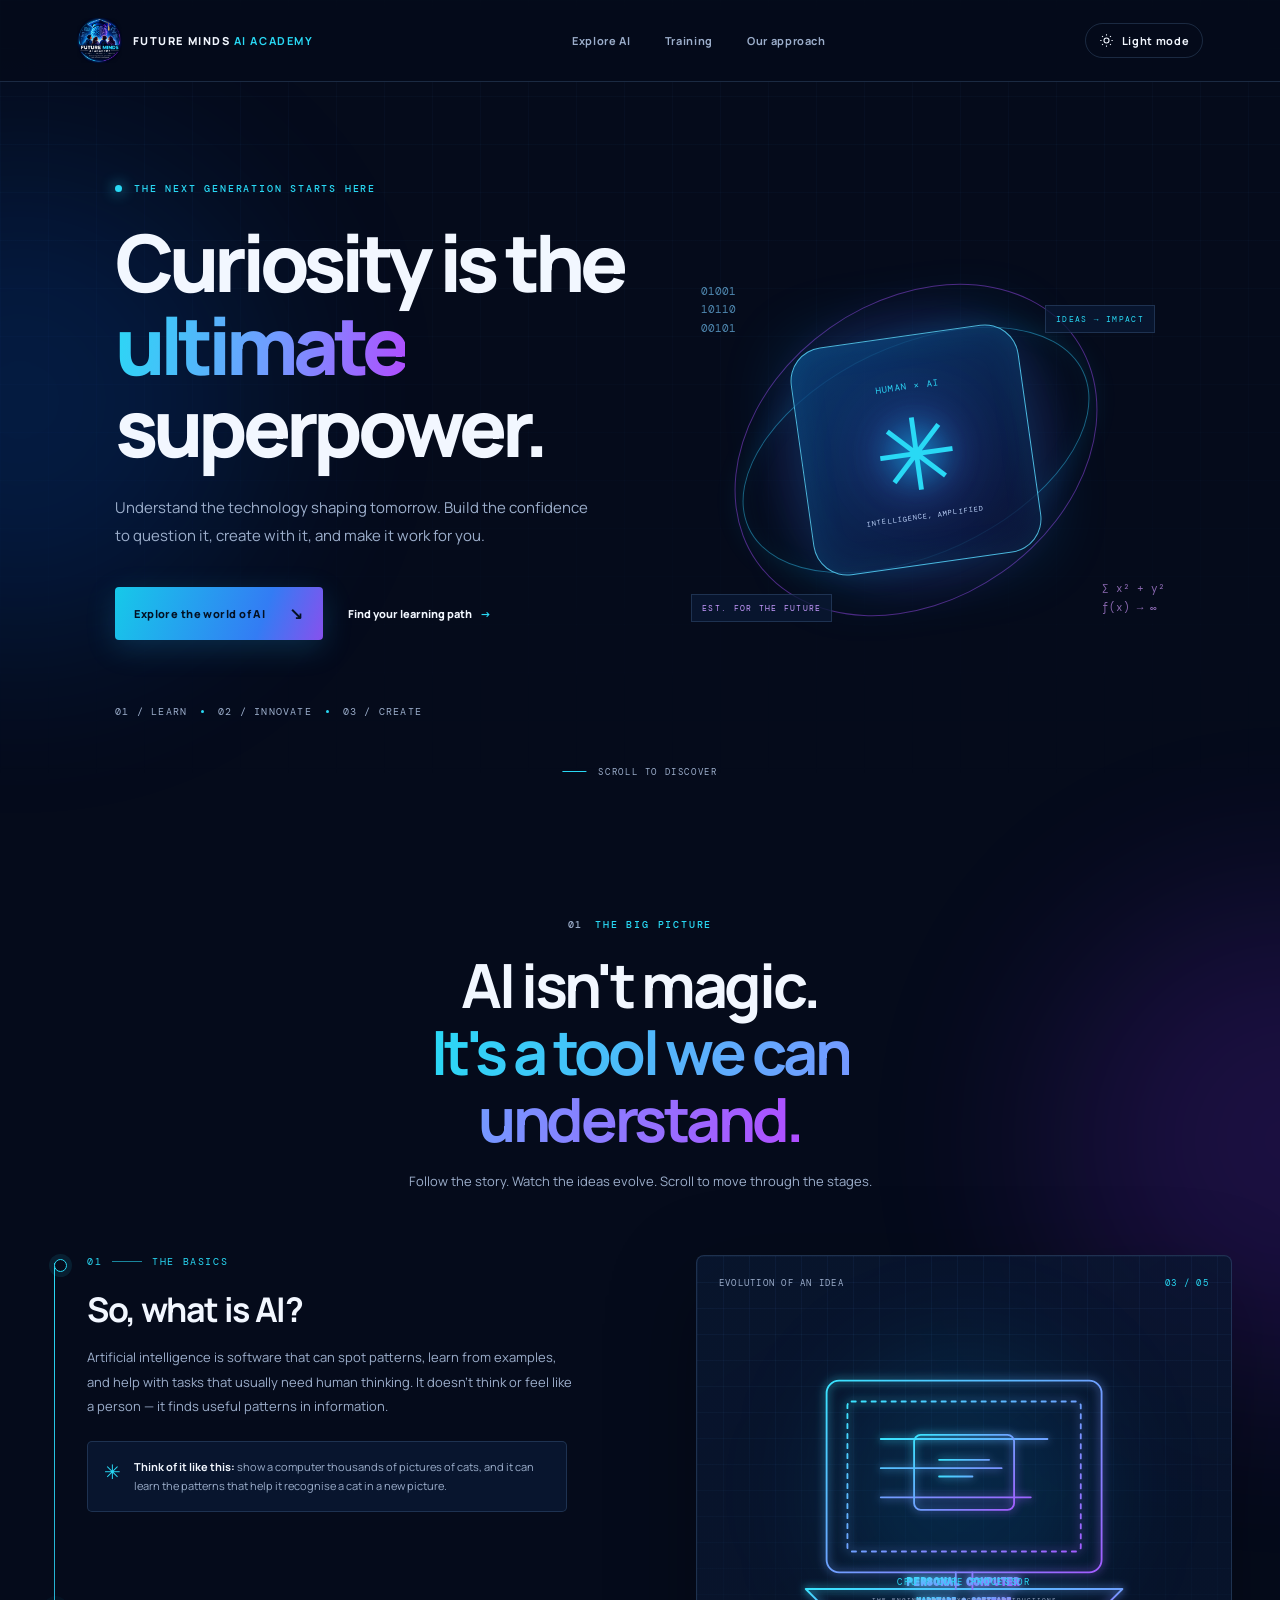
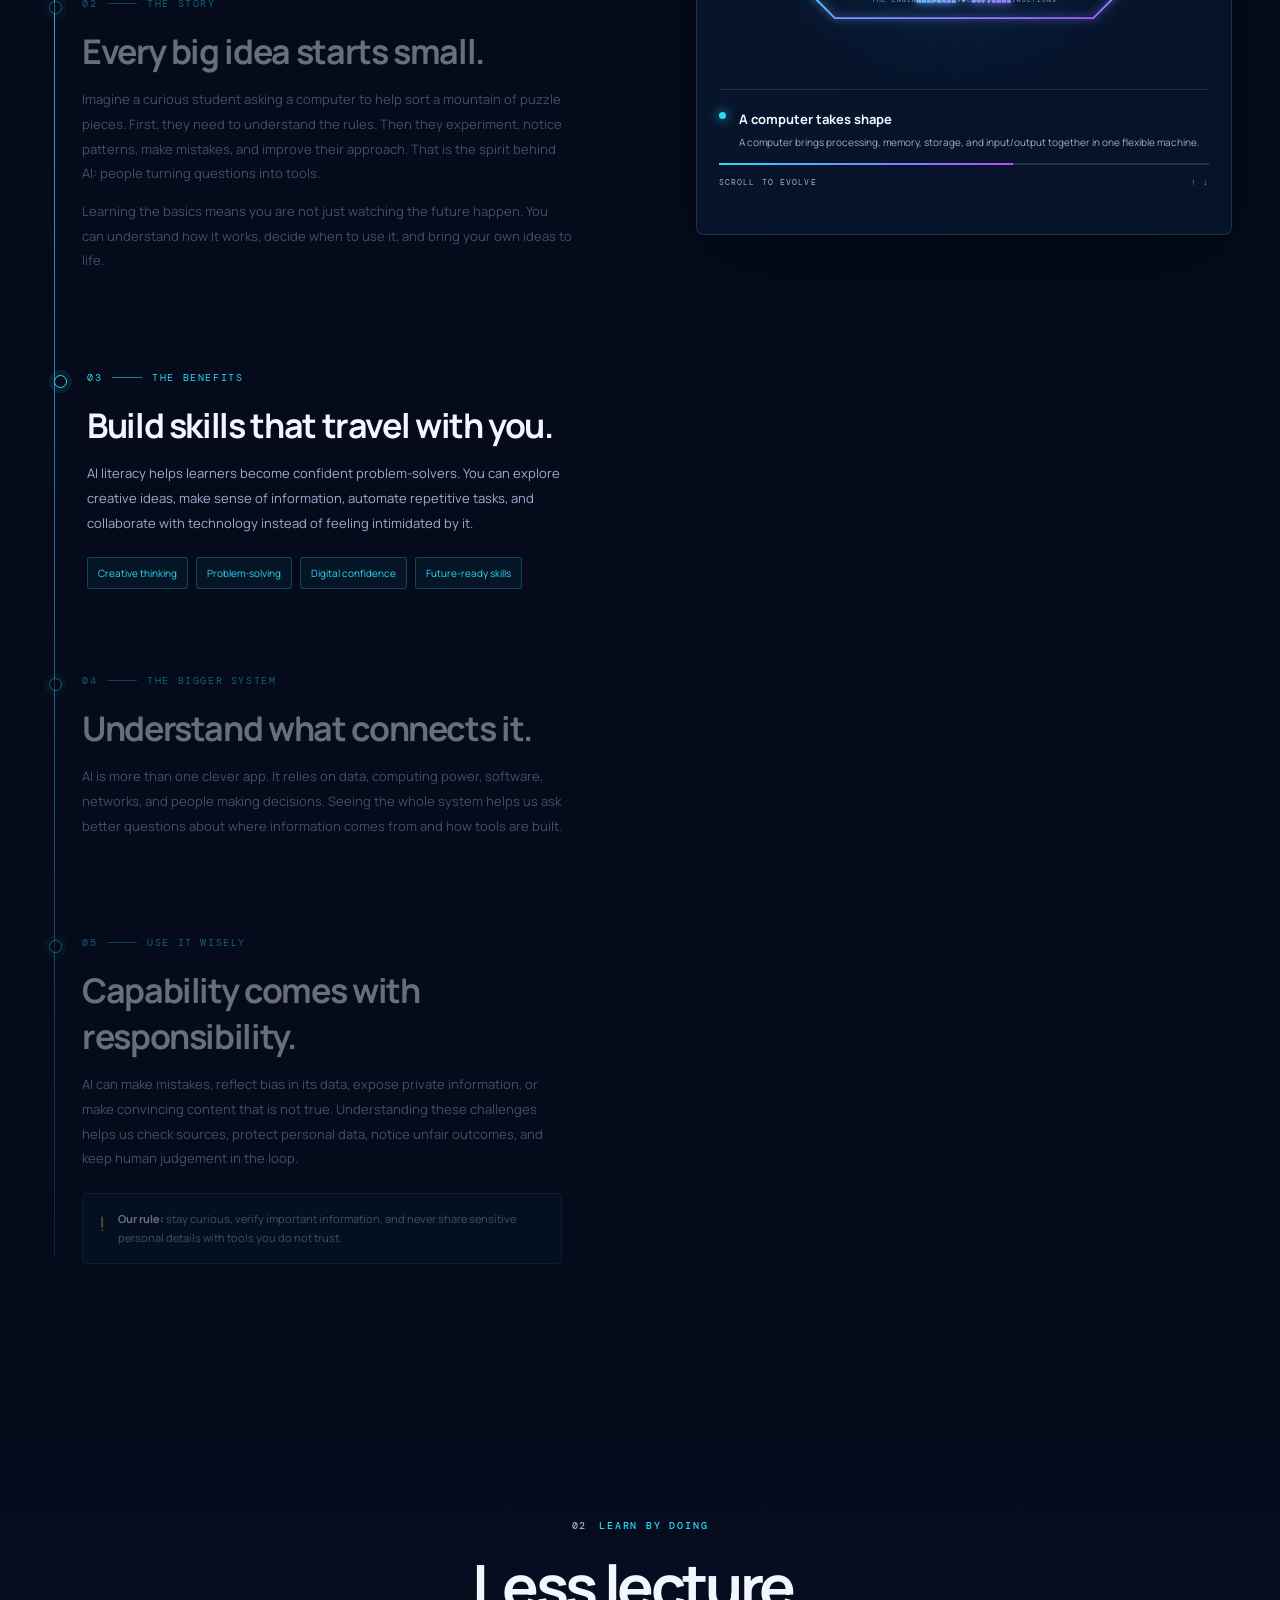
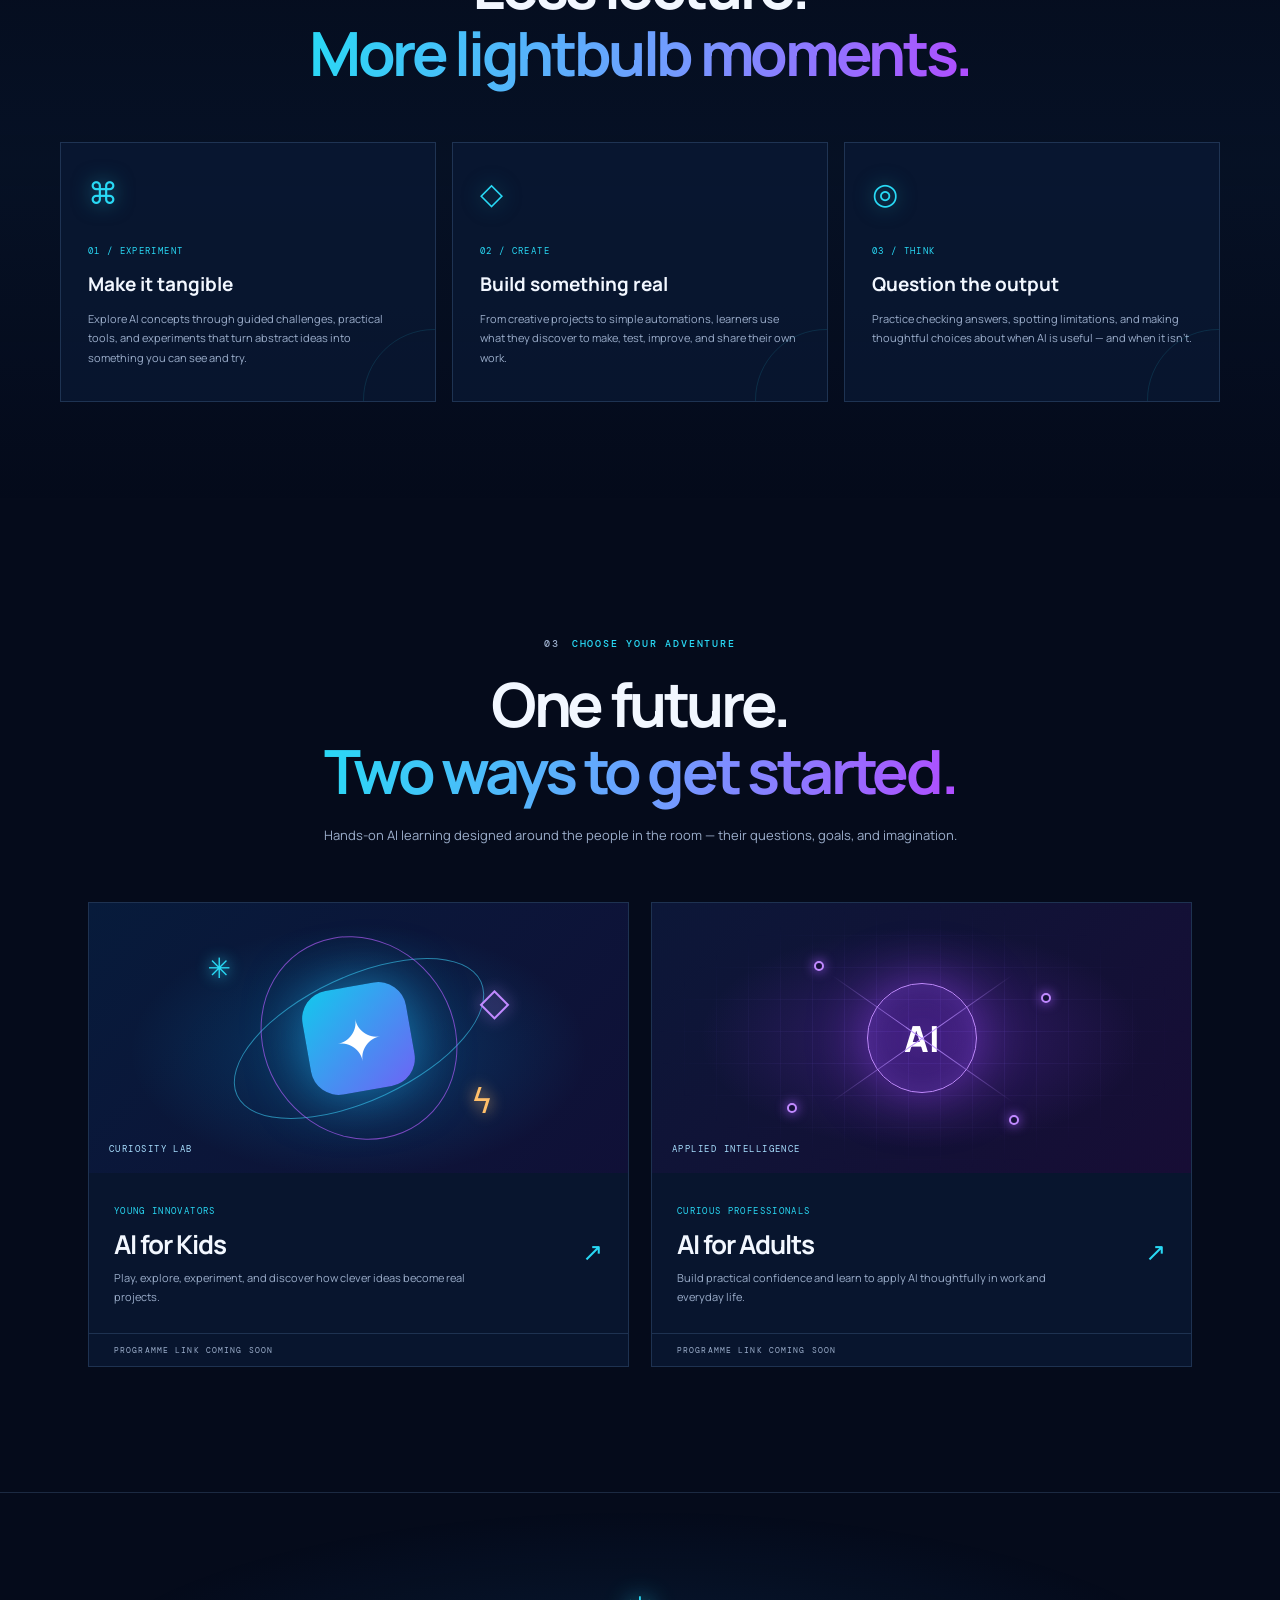
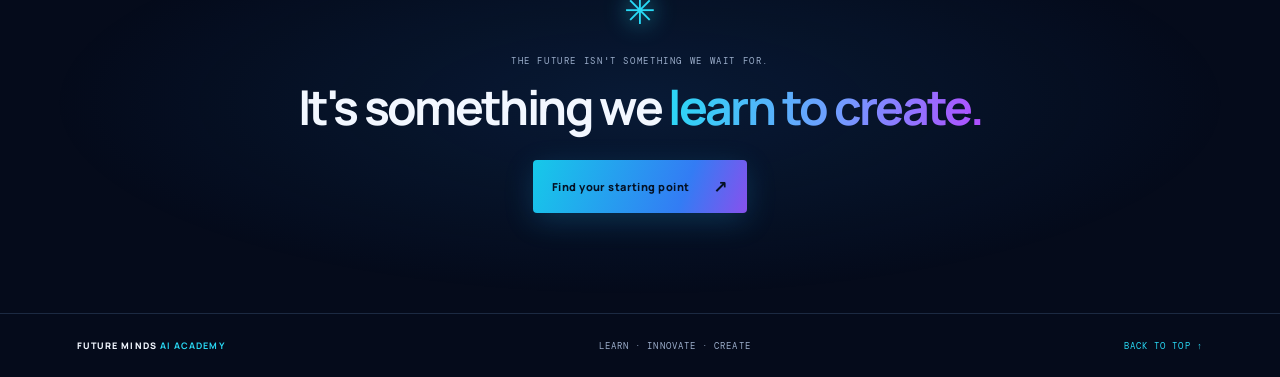
==== index.html @ 10e7aaf1 "Initial test" ====
<!doctype html>
<html lang="en">
<head>
  <meta charset="utf-8">
  <meta name="viewport" content="width=device-width, initial-scale=1">
  <meta name="theme-color" content="#050b1b">
  <meta name="description" content="Future Minds AI Academy — hands-on AI training for curious kids and ambitious adults. Learn, innovate, create.">
  <title>Future Minds AI Academy | Learn. Innovate. Create.</title>
  <link rel="icon" href="assets/logo.png">
  <link rel="preconnect" href="https://fonts.googleapis.com">
  <link rel="preconnect" href="https://fonts.gstatic.com" crossorigin>
  <link href="https://fonts.googleapis.com/css2?family=DM+Mono:wght@400;500&family=Manrope:wght@400;500;600;700;800&display=swap" rel="stylesheet">
  <link rel="stylesheet" href="styles.css">
</head>
<body>
  <div class="ambient-grid" aria-hidden="true"></div>
  <div class="ambient-orb orb-one" aria-hidden="true"></div>
  <div class="ambient-orb orb-two" aria-hidden="true"></div>
  <header class="site-header">
    <a class="brand" href="#top" aria-label="Future Minds AI Academy home">
      <img src="assets/logo.png" alt="Future Minds AI Academy logo">
      <span>FUTURE MINDS <b>AI ACADEMY</b></span>
    </a>
    <nav aria-label="Main navigation">
      <a href="#explore">Explore AI</a>
      <a href="#training">Training</a>
      <a href="#approach">Our approach</a>
    </nav>
    <button class="theme-toggle" id="themeToggle" type="button" aria-label="Switch colour theme">
      <svg class="sun-icon" viewBox="0 0 24 24" aria-hidden="true"><circle cx="12" cy="12" r="4"/><path d="M12 2v2m0 16v2M4.93 4.93l1.42 1.42m11.3 11.3 1.42 1.42M2 12h2m16 0h2M4.93 19.07l1.42-1.42m11.3-11.3 1.42-1.42"/></svg>
      <span class="theme-label">Light mode</span>
    </button>
  </header>

  <main id="top">
    <section class="hero">
      <div class="hero-copy">
        <p class="eyebrow"><span class="pulse-dot"></span> THE NEXT GENERATION STARTS HERE</p>
        <h1>Curiosity is the<br><span>ultimate</span> superpower.</h1>
        <p class="hero-lede">Understand the technology shaping tomorrow. Build the confidence to question it, create with it, and make it work for you.</p>
        <div class="hero-actions">
          <a class="button button-primary" href="#explore">Explore the world of AI <span>↘</span></a>
          <a class="text-link" href="#training">Find your learning path <span>→</span></a>
        </div>
        <div class="hero-meta"><span>01 / LEARN</span><i></i><span>02 / INNOVATE</span><i></i><span>03 / CREATE</span></div>
      </div>
      <div class="hero-art" aria-label="Illustration of a glowing artificial intelligence brain">
        <div class="hero-ring ring-a"></div><div class="hero-ring ring-b"></div>
        <div class="hero-chip"><span class="chip-label">HUMAN × AI</span><div class="brain-symbol">✳</div><span class="chip-caption">INTELLIGENCE, AMPLIFIED</span></div>
        <span class="float-code code-a">01001<br>10110<br>00101</span>
        <span class="float-code code-b">∑ x² + y²<br>f(x) → ∞</span>
        <span class="float-tag tag-a">IDEAS → IMPACT</span><span class="float-tag tag-b">EST. FOR THE FUTURE</span>
      </div>
      <a class="scroll-cue" href="#explore"><span></span> SCROLL TO DISCOVER</a>
    </section>

    <section class="explore-section" id="explore">
      <div class="section-intro">
        <p class="eyebrow"><span class="section-number">01</span> THE BIG PICTURE</p>
        <h2>AI isn't magic.<br><span>It's a tool we can understand.</span></h2>
        <p class="intro-note">Follow the story. Watch the ideas evolve. Scroll to move through the stages.</p>
      </div>
      <div class="story-layout">
        <div class="story-rail" aria-label="The story of artificial intelligence">
          <article class="story-step is-active" data-stage="0">
            <span class="step-index">01 <i></i> THE BASICS</span>
            <h3>So, what is AI?</h3>
            <p>Artificial intelligence is software that can spot patterns, learn from examples, and help with tasks that usually need human thinking. It doesn't think or feel like a person — it finds useful patterns in information.</p>
            <div class="mini-fact"><span>✳</span><p><b>Think of it like this:</b> show a computer thousands of pictures of cats, and it can learn the patterns that help it recognise a cat in a new picture.</p></div>
          </article>
          <article class="story-step" data-stage="1">
            <span class="step-index">02 <i></i> THE STORY</span>
            <h3>Every big idea starts small.</h3>
            <p>Imagine a curious student asking a computer to help sort a mountain of puzzle pieces. First, they need to understand the rules. Then they experiment, notice patterns, make mistakes, and improve their approach. That is the spirit behind AI: people turning questions into tools.</p>
            <p>Learning the basics means you are not just watching the future happen. You can understand how it works, decide when to use it, and bring your own ideas to life.</p>
          </article>
          <article class="story-step" data-stage="2">
            <span class="step-index">03 <i></i> THE BENEFITS</span>
            <h3>Build skills that travel with you.</h3>
            <p>AI literacy helps learners become confident problem-solvers. You can explore creative ideas, make sense of information, automate repetitive tasks, and collaborate with technology instead of feeling intimidated by it.</p>
            <div class="benefit-chips"><span>Creative thinking</span><span>Problem-solving</span><span>Digital confidence</span><span>Future-ready skills</span></div>
          </article>
          <article class="story-step" data-stage="3">
            <span class="step-index">04 <i></i> THE BIGGER SYSTEM</span>
            <h3>Understand what connects it.</h3>
            <p>AI is more than one clever app. It relies on data, computing power, software, networks, and people making decisions. Seeing the whole system helps us ask better questions about where information comes from and how tools are built.</p>
          </article>
          <article class="story-step" data-stage="4">
            <span class="step-index">05 <i></i> USE IT WISELY</span>
            <h3>Capability comes with responsibility.</h3>
            <p>AI can make mistakes, reflect bias in its data, expose private information, or make convincing content that is not true. Understanding these challenges helps us check sources, protect personal data, notice unfair outcomes, and keep human judgement in the loop.</p>
            <div class="mini-fact caution"><span>!</span><p><b>Our rule:</b> stay curious, verify important information, and never share sensitive personal details with tools you do not trust.</p></div>
          </article>
        </div>

        <aside class="visual-stage" aria-label="Scroll-activated evolution of computing">
          <div class="stage-topline"><span>EVOLUTION OF AN IDEA</span><span id="stageCounter">01 / 05</span></div>
          <div class="stage-visual">
            <div class="stage-glow"></div>
            <svg id="stageSvg" viewBox="0 0 560 480" role="img" aria-label="Blueprint illustration of a central processing unit">
              <defs>
                <linearGradient id="lineGrad" x1="0" y1="0" x2="1" y2="1"><stop offset="0" stop-color="#39e5ff"/><stop offset="1" stop-color="#a35cff"/></linearGradient>
                <filter id="softGlow"><feGaussianBlur stdDeviation="5" result="blur"/><feMerge><feMergeNode in="blur"/><feMergeNode in="SourceGraphic"/></feMerge></filter>
              </defs>
              <g class="blueprint" fill="none" stroke="url(#lineGrad)" stroke-width="2.2" stroke-linecap="round" stroke-linejoin="round" filter="url(#softGlow)">
                <rect x="190" y="130" width="180" height="180" rx="14"/>
                <rect x="210" y="150" width="140" height="140" rx="8" stroke-dasharray="5 7"/>
                <rect x="235" y="175" width="90" height="90" rx="5"/>
                <path d="M255 196l-14 14 14 14m50-28 14 14-14 14m-17-34-14 48"/>
                <path d="M225 105v25m35-25v25m35-25v25m35-25v25M225 310v25m35-25v25m35-25v25m35-25v25M165 165h25m-25 35h25m-25 35h25m-25 35h25M370 165h25m-25 35h25m-25 35h25m-25 35h25"/>
                <path d="M280 75V40h90m-90 335v30h-90m-40-190H95v-55h35m300 0h35v55h-35" stroke-dasharray="4 7" opacity=".7"/>
                <circle cx="370" cy="40" r="5"/><circle cx="190" cy="405" r="5"/><circle cx="95" cy="180" r="5"/><circle cx="465" cy="180" r="5"/>
                <path d="M160 365h240M175 380h210" opacity=".4"/>
              </g>
              <text x="280" y="355" text-anchor="middle" class="svg-title">CPU / CORE PROCESSOR</text>
              <text x="280" y="375" text-anchor="middle" class="svg-subtitle">THE ENGINE THAT EXECUTES INSTRUCTIONS</text>
            </svg>
          </div>
          <div class="stage-caption"><span class="caption-marker"></span><div><b id="stageTitle">The processing core</b><p id="stageDescription">A CPU follows instructions and performs the calculations that power a computer.</p></div></div>
          <div class="stage-progress"><span class="progress-fill" id="progressFill"></span></div>
          <div class="stage-foot"><span>SCROLL TO EVOLVE</span><span>↑ ↓</span></div>
        </aside>
      </div>
    </section>

    <section class="approach-section" id="approach">
      <div class="approach-heading">
        <p class="eyebrow"><span class="section-number">02</span> LEARN BY DOING</p>
        <h2>Less lecture.<br><span>More lightbulb moments.</span></h2>
      </div>
      <div class="approach-grid">
        <div class="approach-card"><div class="approach-icon">⌘</div><span class="card-kicker">01 / EXPERIMENT</span><h3>Make it tangible</h3><p>Explore AI concepts through guided challenges, practical tools, and experiments that turn abstract ideas into something you can see and try.</p></div>
        <div class="approach-card"><div class="approach-icon">◇</div><span class="card-kicker">02 / CREATE</span><h3>Build something real</h3><p>From creative projects to simple automations, learners use what they discover to make, test, improve, and share their own work.</p></div>
        <div class="approach-card"><div class="approach-icon">◎</div><span class="card-kicker">03 / THINK</span><h3>Question the output</h3><p>Practice checking answers, spotting limitations, and making thoughtful choices about when AI is useful — and when it isn't.</p></div>
      </div>
    </section>

    <section class="training-section" id="training">
      <div class="training-heading">
        <p class="eyebrow"><span class="section-number">03</span> CHOOSE YOUR ADVENTURE</p>
        <h2>One future.<br><span>Two ways to get started.</span></h2>
        <p>Hands-on AI learning designed around the people in the room — their questions, goals, and imagination.</p>
      </div>
      <div class="training-grid">
        <a class="training-card kids-card" href="#" aria-label="Explore kids AI training (link to be added)">
          <div class="training-image kids-art" aria-hidden="true">
            <div class="orbit orbit-k1"></div><div class="orbit orbit-k2"></div><div class="kid-planet">✦</div><span class="art-label">CURIOSITY LAB</span>
            <span class="floating-shape shape-star">✳</span><span class="floating-shape shape-cube">◇</span><span class="floating-shape shape-bolt">ϟ</span>
          </div>
          <div class="training-card-copy"><div><span class="card-kicker">YOUNG INNOVATORS</span><h3>AI for Kids</h3><p>Play, explore, experiment, and discover how clever ideas become real projects.</p></div><span class="card-arrow">↗</span></div>
          <span class="coming-soon">PROGRAMME LINK COMING SOON</span>
        </a>
        <a class="training-card adults-card" href="#" aria-label="Explore adult AI training (link to be added)">
          <div class="training-image adult-art" aria-hidden="true">
            <div class="adult-grid"></div><div class="adult-core"><span>AI</span></div><span class="node node-1"></span><span class="node node-2"></span><span class="node node-3"></span><span class="node node-4"></span><span class="art-label">APPLIED INTELLIGENCE</span>
          </div>
          <div class="training-card-copy"><div><span class="card-kicker">CURIOUS PROFESSIONALS</span><h3>AI for Adults</h3><p>Build practical confidence and learn to apply AI thoughtfully in work and everyday life.</p></div><span class="card-arrow">↗</span></div>
          <span class="coming-soon">PROGRAMME LINK COMING SOON</span>
        </a>
      </div>
    </section>

    <section class="closing-band">
      <div class="closing-mark">✳</div><p>THE FUTURE ISN'T SOMETHING WE WAIT FOR.</p><h2>It's something we <span>learn to create.</span></h2><a class="button button-primary" href="#training">Find your starting point <span>↗</span></a>
    </section>
  </main>

  <footer><a class="footer-brand" href="#top">FUTURE MINDS <b>AI ACADEMY</b></a><span>LEARN · INNOVATE · CREATE</span><a href="#top">BACK TO TOP ↑</a></footer>
  <script src="script.js"></script>
</body>
</html>
---- styles.css ----
/* Future Minds AI Academy — responsive GitHub Pages theme */
:root{color-scheme:dark;--bg:#050b1b;--bg2:#08142b;--panel:rgba(10,25,52,.78);--text:#f2f7ff;--muted:#9caecb;--line:rgba(119,169,225,.2);--cyan:#29d9f5;--blue:#388bff;--violet:#b14cff;--gold:#ffbd62;--shadow:0 25px 90px rgba(0,0,0,.28)}
:root[data-theme="light"]{color-scheme:light;--bg:#edf5ff;--bg2:#e1efff;--panel:rgba(255,255,255,.8);--text:#0b1730;--muted:#526581;--line:rgba(46,94,153,.2);--shadow:0 25px 90px rgba(30,75,130,.12)}
*{box-sizing:border-box}html{scroll-behavior:smooth;scroll-padding-top:90px}body{margin:0;background:var(--bg);color:var(--text);font-family:Manrope,system-ui,sans-serif;overflow-x:hidden;transition:background .3s,color .3s}a{color:inherit;text-decoration:none}button{font:inherit}.ambient-grid{position:fixed;inset:0;z-index:-3;pointer-events:none;background-image:linear-gradient(rgba(72,145,225,.045) 1px,transparent 1px),linear-gradient(90deg,rgba(72,145,225,.045) 1px,transparent 1px);background-size:48px 48px;mask-image:linear-gradient(to bottom,black,transparent 90%)}.ambient-orb{position:absolute;z-index:-2;width:480px;height:480px;border-radius:50%;filter:blur(100px);opacity:.17;pointer-events:none}.orb-one{top:160px;left:-220px;background:#006dff}.orb-two{top:900px;right:-250px;background:#8a28ff}
.site-header{height:82px;padding:0 clamp(22px,6vw,100px);display:flex;align-items:center;justify-content:space-between;border-bottom:1px solid var(--line);background:color-mix(in srgb,var(--bg) 84%,transparent);backdrop-filter:blur(18px);position:sticky;top:0;z-index:20}.brand{display:flex;align-items:center;gap:11px;font-size:11px;letter-spacing:.14em;font-weight:800}.brand img{width:45px;height:45px;object-fit:contain}.brand b,.footer-brand b{color:var(--cyan)}nav{display:flex;gap:34px}nav a,.theme-toggle{font-size:11px;color:var(--muted);font-weight:700;letter-spacing:.06em}nav a:hover,.text-link:hover{color:var(--cyan)}.theme-toggle{display:flex;align-items:center;gap:8px;background:transparent;border:1px solid var(--line);border-radius:30px;padding:9px 13px;color:var(--text);cursor:pointer}.theme-toggle svg{width:15px;height:15px;fill:none;stroke:currentColor;stroke-width:1.7}.hero{min-height:690px;max-width:1440px;margin:auto;padding:100px clamp(24px,9vw,140px) 85px;display:grid;grid-template-columns:1.05fr .95fr;align-items:center;position:relative}.hero-copy{position:relative;z-index:2}.eyebrow{font:500 10px 'DM Mono',monospace;letter-spacing:.18em;color:var(--cyan);display:flex;align-items:center;gap:12px}.pulse-dot,.section-number{display:inline-block;width:7px;height:7px;background:var(--cyan);border-radius:50%;box-shadow:0 0 14px var(--cyan)}h1,h2,h3,p{margin-top:0}h1{font-size:clamp(46px,6.2vw,82px);line-height:1.04;letter-spacing:-.065em;margin:26px 0 25px;font-weight:800}h1 span,h2 span{background:linear-gradient(100deg,var(--cyan),#729bff 55%,var(--violet));-webkit-background-clip:text;background-clip:text;color:transparent}.hero-lede{max-width:490px;color:var(--muted);font-size:15px;line-height:1.9}.hero-actions{display:flex;align-items:center;gap:25px;margin-top:36px;flex-wrap:wrap}.button{display:inline-flex;align-items:center;gap:24px;padding:15px 19px;border-radius:4px;font-size:11px;font-weight:800;letter-spacing:.04em;transition:transform .2s,box-shadow .2s}.button:hover{transform:translateY(-3px)}.button-primary{background:linear-gradient(110deg,#16c9e9,#337cf4 70%,#8751ed);color:#041124;box-shadow:0 8px 30px rgba(35,174,244,.2)}.button span{font-size:17px}.text-link{font-size:11px;font-weight:800;color:var(--text)}.text-link span{color:var(--cyan);margin-left:6px}.hero-meta{display:flex;align-items:center;gap:14px;margin-top:65px;color:var(--muted);font:10px 'DM Mono',monospace;letter-spacing:.12em}.hero-meta i{height:3px;width:3px;border-radius:50%;background:var(--cyan)}.hero-art{height:440px;position:relative;display:grid;place-items:center;isolation:isolate}.hero-art:before{content:"";position:absolute;width:340px;height:340px;border-radius:50%;background:radial-gradient(circle,rgba(15,156,255,.24),rgba(125,52,255,.08) 50%,transparent 70%);filter:blur(12px)}.hero-ring{position:absolute;border:1px solid rgba(51,208,255,.45);border-radius:50%;transform:rotate(-25deg)}.ring-a{width:370px;height:210px;box-shadow:0 0 30px rgba(20,197,255,.12),inset 0 0 25px rgba(20,197,255,.06)}.ring-b{width:300px;height:390px;border-color:rgba(166,79,255,.45);transform:rotate(55deg)}.hero-chip{width:230px;height:230px;border:1px solid rgba(91,219,255,.8);border-radius:34px;transform:rotate(-8deg);background:linear-gradient(145deg,rgba(12,67,127,.8),rgba(13,18,54,.8));box-shadow:0 0 70px rgba(16,165,255,.23),inset 0 0 35px rgba(32,211,255,.1);display:flex;flex-direction:column;align-items:center;justify-content:center;gap:15px}.brain-symbol{font-size:100px;line-height:.9;color:var(--cyan);text-shadow:0 0 30px #08bfff,0 0 70px #8e4aff}.chip-label,.chip-caption,.float-tag{font:9px 'DM Mono',monospace;letter-spacing:.16em;color:var(--cyan)}.chip-caption{color:#c1d8ff;font-size:7px}.float-code{position:absolute;font:11px/1.7 'DM Mono',monospace;color:#77caff;opacity:.65}.code-a{top:52px;left:7%}.code-b{bottom:53px;right:0;color:#d19aff}.float-tag{position:absolute;padding:8px 10px;border:1px solid var(--line);background:var(--panel);font-size:8px}.tag-a{top:75px;right:2%}.tag-b{bottom:48px;left:5%;color:#c79bff}.scroll-cue{position:absolute;bottom:25px;left:50%;transform:translateX(-50%);display:flex;align-items:center;gap:12px;color:var(--muted);font:9px 'DM Mono',monospace;letter-spacing:.18em}.scroll-cue span{width:24px;height:1px;background:var(--cyan)}
.explore-section{max-width:1240px;margin:0 auto;padding:115px 28px 150px}.section-intro{max-width:700px;margin:0 auto 65px;text-align:center}.section-intro .eyebrow,.approach-heading .eyebrow,.training-heading .eyebrow{justify-content:center}.section-number{width:auto;height:auto;background:none;box-shadow:none;border-radius:0;font:inherit;color:var(--muted)}h2{font-size:clamp(37px,5vw,61px);line-height:1.1;letter-spacing:-.055em;margin:20px 0}.intro-note{font-size:13px;color:var(--muted)}.story-layout{display:grid;grid-template-columns:minmax(0,1fr) minmax(390px,.92fr);gap:65px;align-items:start}.story-rail{position:relative;padding-left:34px}.story-rail:before{content:"";position:absolute;left:6px;top:8px;bottom:8px;width:1px;background:linear-gradient(var(--cyan),rgba(120,94,255,.2))}.story-step{position:relative;padding:0 0 85px;opacity:.42;transform:translateX(0);transition:opacity .5s,transform .5s}.story-step:last-child{padding-bottom:0}.story-step:before{content:"";position:absolute;left:-33px;top:4px;width:11px;height:11px;border:1px solid var(--cyan);background:var(--bg);border-radius:50%;box-shadow:0 0 0 5px color-mix(in srgb,var(--cyan) 10%,transparent)}.story-step.is-active{opacity:1;transform:translateX(5px)}.step-index{font:10px 'DM Mono',monospace;letter-spacing:.16em;color:var(--cyan);display:flex;align-items:center;gap:10px}.step-index i{width:30px;height:1px;background:var(--cyan);opacity:.6}.story-step h3{font-size:clamp(25px,3vw,34px);letter-spacing:-.04em;margin:18px 0 13px}.story-step>p{font-size:13px;line-height:1.9;color:var(--muted);max-width:490px}.mini-fact{display:flex;gap:13px;align-items:flex-start;max-width:480px;padding:16px;border:1px solid var(--line);background:var(--panel);border-radius:5px;margin-top:22px}.mini-fact>span{color:var(--cyan);font-size:20px}.mini-fact p{margin:0;color:var(--muted);font-size:11px;line-height:1.7}.mini-fact b{color:var(--text)}.mini-fact.caution>span{color:var(--gold)}.benefit-chips{display:flex;gap:8px;flex-wrap:wrap;margin-top:22px}.benefit-chips span{font-size:10px;color:var(--cyan);border:1px solid rgba(41,217,245,.25);padding:8px 10px;border-radius:3px;background:rgba(41,217,245,.05)}
.visual-stage{position:sticky;top:112px;min-height:580px;border:1px solid var(--line);border-radius:8px;background:linear-gradient(145deg,color-mix(in srgb,var(--panel) 90%,transparent),color-mix(in srgb,var(--bg2) 90%,transparent));box-shadow:var(--shadow);overflow:hidden;padding:21px 22px 18px}.visual-stage:before{content:"";position:absolute;inset:0;background-image:linear-gradient(rgba(74,145,220,.07) 1px,transparent 1px),linear-gradient(90deg,rgba(74,145,220,.07) 1px,transparent 1px);background-size:26px 26px;mask-image:linear-gradient(black,transparent 95%);pointer-events:none}.stage-topline,.stage-foot{position:relative;display:flex;justify-content:space-between;color:var(--muted);font:9px 'DM Mono',monospace;letter-spacing:.14em}.stage-topline span:last-child{color:var(--cyan)}.stage-visual{height:400px;display:grid;place-items:center;position:relative}.stage-glow{position:absolute;width:270px;height:270px;border-radius:50%;background:rgba(0,169,255,.13);filter:blur(55px)}#stageSvg{width:100%;max-height:400px;overflow:visible;position:relative}.blueprint{transition:opacity .35s,transform .5s}.svg-title{font:11px 'DM Mono',monospace;fill:var(--cyan);letter-spacing:2px}.svg-subtitle{font:7px 'DM Mono',monospace;fill:var(--muted);letter-spacing:1.2px}.stage-caption{position:relative;display:flex;gap:13px;align-items:flex-start;border-top:1px solid var(--line);padding:17px 0 13px}.caption-marker{width:7px;height:7px;margin-top:5px;background:var(--cyan);box-shadow:0 0 12px var(--cyan);border-radius:50%;flex:none}.stage-caption b{font-size:13px}.stage-caption p{font-size:10px;color:var(--muted);margin:5px 0 0;line-height:1.6}.stage-progress{height:2px;background:var(--line);position:relative}.progress-fill{display:block;width:20%;height:100%;background:linear-gradient(90deg,var(--cyan),var(--violet));transition:width .5s}.stage-foot{padding-top:12px;font-size:8px}
.approach-section{padding:105px max(28px,calc((100vw - 1160px)/2));background:linear-gradient(180deg,transparent,rgba(26,87,157,.08),transparent)}.approach-heading{text-align:center;margin-bottom:55px}.approach-grid{display:grid;grid-template-columns:repeat(3,1fr);gap:16px}.approach-card{border:1px solid var(--line);background:var(--panel);padding:29px 27px 32px;min-height:260px;position:relative;overflow:hidden}.approach-card:after{content:"";position:absolute;width:140px;height:140px;border:1px solid rgba(41,217,245,.12);border-radius:50%;right:-70px;bottom:-70px}.approach-icon{font-size:30px;color:var(--cyan);margin-bottom:24px;text-shadow:0 0 20px rgba(41,217,245,.5)}.card-kicker{font:9px 'DM Mono',monospace;letter-spacing:.15em;color:var(--cyan)}.approach-card h3{font-size:19px;margin:12px 0}.approach-card p{font-size:11px;line-height:1.8;color:var(--muted);margin:0}
.training-section{max-width:1160px;margin:0 auto;padding:130px 28px 125px}.training-heading{text-align:center;max-width:650px;margin:0 auto 55px}.training-heading>p:last-child{font-size:13px;line-height:1.8;color:var(--muted)}.training-grid{display:grid;grid-template-columns:1fr 1fr;gap:22px}.training-card{position:relative;border:1px solid var(--line);background:var(--panel);overflow:hidden;transition:transform .3s,border-color .3s}.training-card:hover{transform:translateY(-7px);border-color:rgba(41,217,245,.6)}.training-image{height:270px;position:relative;overflow:hidden;display:grid;place-items:center;background:radial-gradient(ellipse at 50% 55%,rgba(0,173,255,.23),transparent 60%),linear-gradient(135deg,#071b3b,#101037)}.adult-art{background:radial-gradient(ellipse at 50% 50%,rgba(151,57,255,.26),transparent 58%),linear-gradient(135deg,#0c1738,#170d35)}.art-label{position:absolute;bottom:18px;left:20px;font:9px 'DM Mono',monospace;letter-spacing:.16em;color:#a9dfff}.orbit{position:absolute;border:1px solid rgba(64,217,255,.55);border-radius:50%;transform:rotate(-25deg)}.orbit-k1{width:270px;height:125px}.orbit-k2{width:210px;height:190px;transform:rotate(55deg);border-color:rgba(183,93,255,.65)}.kid-planet{width:105px;height:105px;border-radius:28px;display:grid;place-items:center;font-size:57px;color:#fff;background:linear-gradient(140deg,#12c9ed,#6e63f5);box-shadow:0 0 55px rgba(36,190,255,.55);transform:rotate(-10deg)}.floating-shape{position:absolute;color:var(--cyan);text-shadow:0 0 15px currentColor}.shape-star{top:45px;left:22%;font-size:28px}.shape-cube{right:22%;top:70px;font-size:39px;color:#c18aff}.shape-bolt{bottom:50px;right:25%;font-size:34px;color:#ffbf6a}.adult-grid{position:absolute;inset:0;background-image:linear-gradient(rgba(142,110,255,.13) 1px,transparent 1px),linear-gradient(90deg,rgba(142,110,255,.13) 1px,transparent 1px);background-size:32px 32px;mask-image:radial-gradient(ellipse,black,transparent 70%)}.adult-core{width:110px;height:110px;border:1px solid #c18aff;border-radius:50%;display:grid;place-items:center;color:#fff;font-size:36px;font-weight:800;background:rgba(117,49,209,.24);box-shadow:0 0 55px rgba(160,72,255,.5),inset 0 0 30px rgba(161,95,255,.25);z-index:1}.adult-core:before,.adult-core:after{content:"";position:absolute;width:220px;height:1px;background:linear-gradient(90deg,transparent,#b78aff,transparent);transform:rotate(35deg)}.adult-core:after{transform:rotate(-35deg)}.node{position:absolute;width:10px;height:10px;border:2px solid #c18aff;border-radius:50%;background:#16113a;box-shadow:0 0 12px #a65cff}.node-1{top:58px;left:30%}.node-2{top:90px;right:26%}.node-3{bottom:60px;left:25%}.node-4{bottom:48px;right:32%}.training-card-copy{display:flex;justify-content:space-between;align-items:center;padding:24px 25px 26px}.training-card-copy h3{font-size:26px;letter-spacing:-.04em;margin:7px 0}.training-card-copy p{font-size:11px;line-height:1.7;color:var(--muted);max-width:380px;margin:0}.card-arrow{font-size:25px;color:var(--cyan);padding-left:15px}.coming-soon{display:block;border-top:1px solid var(--line);padding:11px 25px;color:var(--muted);font:8px 'DM Mono',monospace;letter-spacing:.14em}
.closing-band{text-align:center;padding:90px 20px 100px;border-top:1px solid var(--line);border-bottom:1px solid var(--line);background:radial-gradient(ellipse at center,rgba(28,115,207,.15),transparent 65%)}.closing-mark{font-size:38px;color:var(--cyan);text-shadow:0 0 25px var(--cyan);margin-bottom:20px}.closing-band>p{font:9px 'DM Mono',monospace;letter-spacing:.18em;color:var(--muted)}.closing-band h2{font-size:clamp(30px,4vw,48px);margin:14px 0 27px}.closing-band .button{margin:auto}footer{display:flex;justify-content:space-between;align-items:center;padding:25px clamp(22px,6vw,100px);font:9px 'DM Mono',monospace;letter-spacing:.12em;color:var(--muted)}.footer-brand{font-family:Manrope,sans-serif;font-weight:800;color:var(--text)}footer>a:last-child{color:var(--cyan)}
@media(max-width:900px){.hero{padding-top:80px;grid-template-columns:1fr  .8fr;gap:15px}.hero-art{transform:scale(.85)}.story-layout{grid-template-columns:minmax(0,1fr) minmax(330px,.9fr);gap:35px}.visual-stage{min-height:540px;padding:18px}.stage-visual{height:360px}.approach-section{padding-left:28px;padding-right:28px}}
@media(max-width:700px){.site-header{height:70px;padding:0 18px}.brand{font-size:9px;gap:7px}.brand img{width:36px;height:36px}nav{display:none}.theme-toggle{padding:8px 10px}.theme-label{display:none}.hero{display:flex;flex-direction:column;align-items:stretch;min-height:auto;padding:80px 25px 90px}.hero-copy{max-width:600px}.hero-art{height:320px;transform:scale(.82);margin:-4px 0 -12px}.hero-meta{margin-top:42px;font-size:8px;gap:9px}.scroll-cue{bottom:25px}.explore-section{padding:85px 23px 90px}.section-intro{margin-bottom:45px}.story-layout{display:flex;flex-direction:column;gap:35px}.story-rail{padding-left:28px}.story-step{padding-bottom:60px}.story-step:before{left:-27px}.visual-stage{position:relative;top:auto;width:100%;min-height:0;order:-1}.stage-visual{height:290px}#stageSvg{max-height:300px}.approach-section{padding:80px 23px}.approach-grid{grid-template-columns:1fr}.approach-card{min-height:0;padding:25px}.training-section{padding:90px 23px}.training-grid{grid-template-columns:1fr}.training-image{height:230px}.training-card-copy{padding:20px}.training-card-copy h3{font-size:23px}.closing-band{padding:75px 20px}footer{gap:13px;flex-wrap:wrap;font-size:8px}footer>span{order:3;width:100%;text-align:center}}
@media(max-width:390px){h1{font-size:43px}.hero-art{margin-left:-25px;margin-right:-25px;transform:scale(.72)}.stage-visual{height:245px}.visual-stage{padding:15px}.training-card-copy p{max-width:260px}}
@media(prefers-reduced-motion:reduce){*,*::before,*::after{scroll-behavior:auto!important;transition:none!important;animation:none!important}}
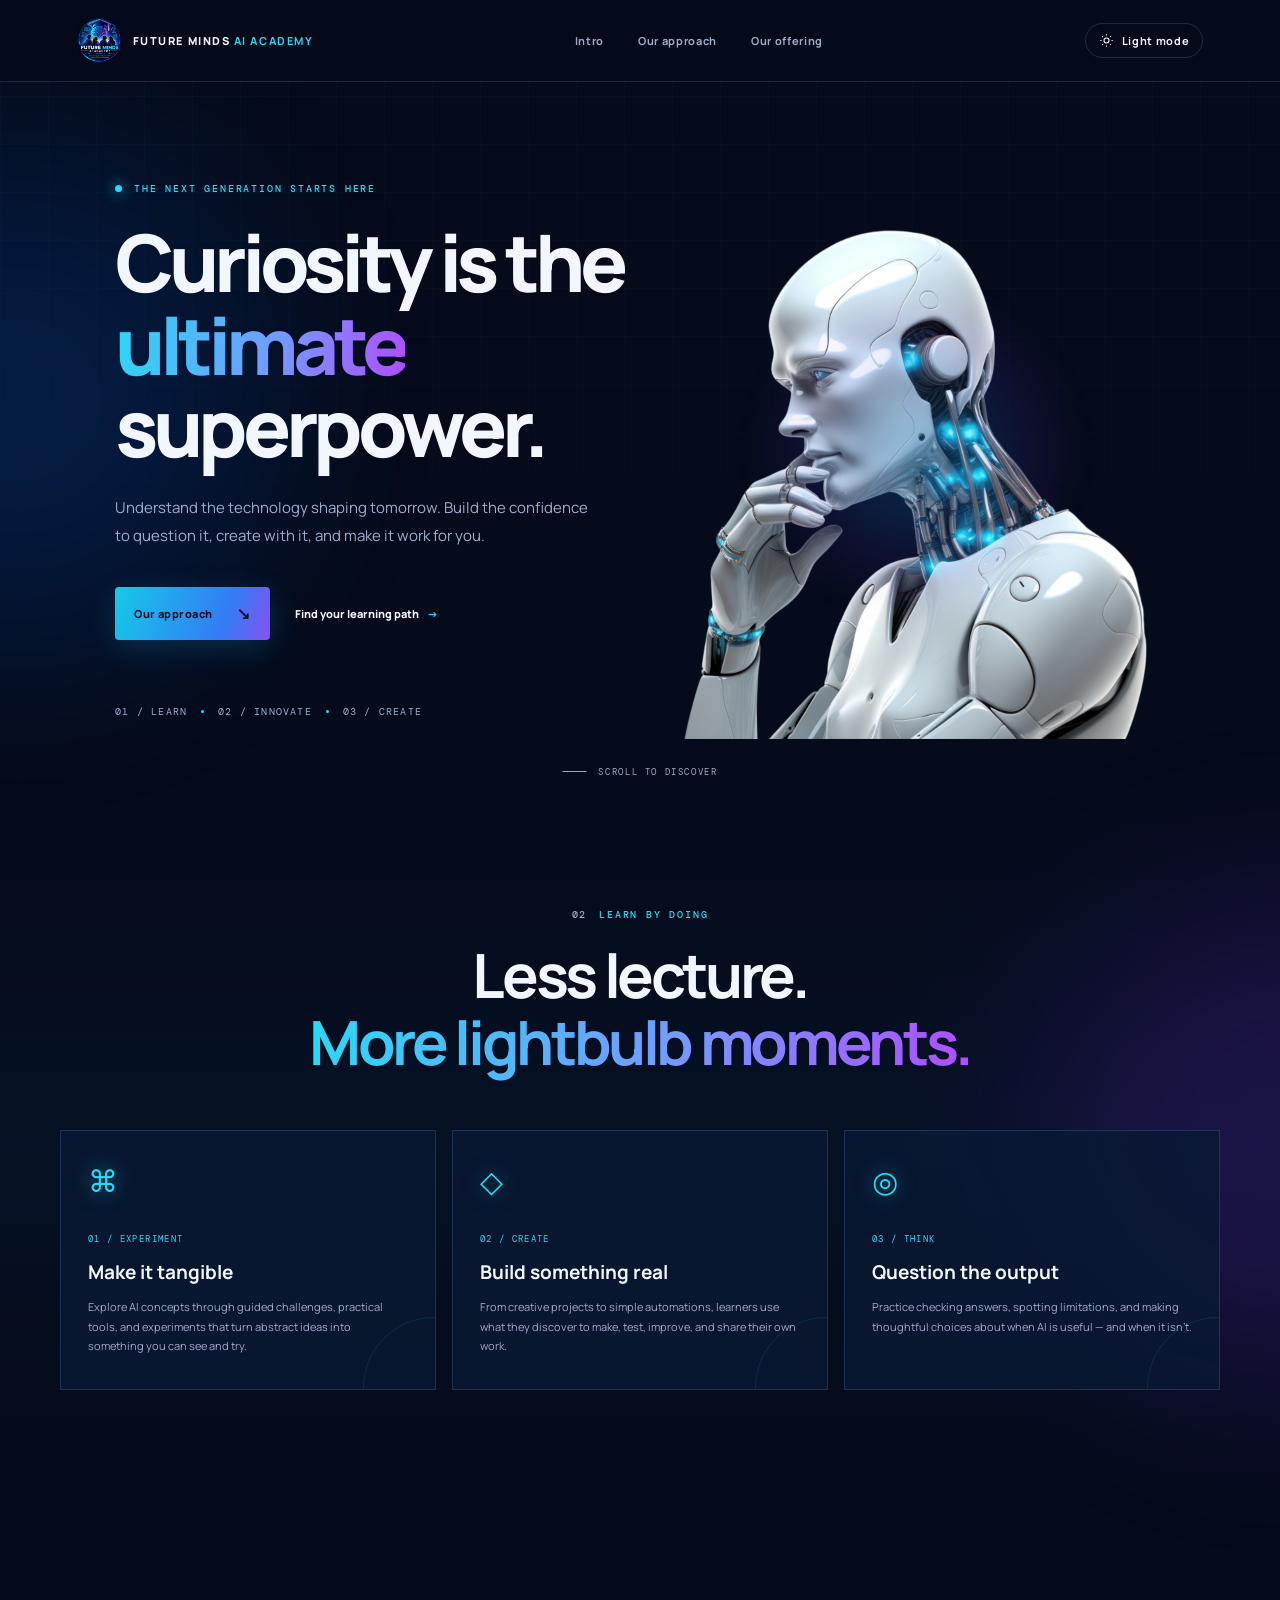
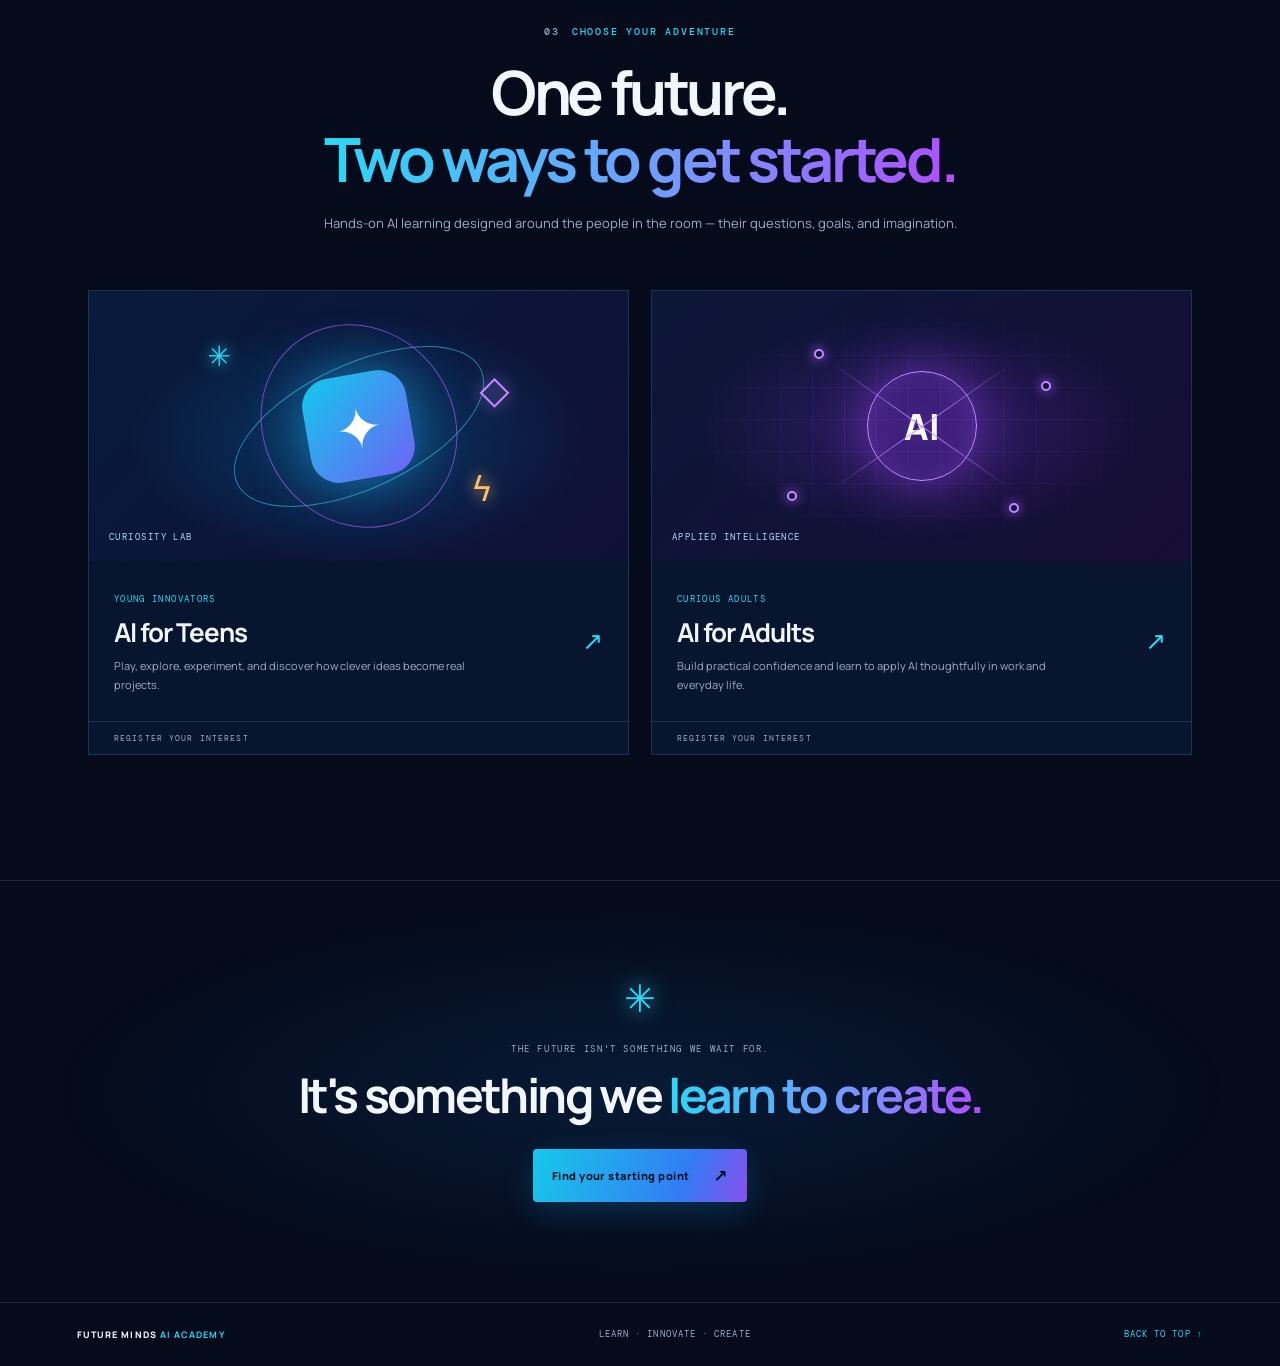
==== commit 63e76ea1: "Cleanup done" ====
--- a/index.html
+++ b/index.html
@@ -22,9 +22,9 @@
       <span>FUTURE MINDS <b>AI ACADEMY</b></span>
     </a>
     <nav aria-label="Main navigation">
-      <a href="#explore">Explore AI</a>
-      <a href="#training">Training</a>
+      <a href="#intro">Intro</a>
       <a href="#approach">Our approach</a>
+      <a href="#training">Our offering</a>
     </nav>
     <button class="theme-toggle" id="themeToggle" type="button" aria-label="Switch colour theme">
       <svg class="sun-icon" viewBox="0 0 24 24" aria-hidden="true"><circle cx="12" cy="12" r="4"/><path d="M12 2v2m0 16v2M4.93 4.93l1.42 1.42m11.3 11.3 1.42 1.42M2 12h2m16 0h2M4.93 19.07l1.42-1.42m11.3-11.3 1.42-1.42"/></svg>
@@ -33,94 +33,21 @@
   </header>
 
   <main id="top">
-    <section class="hero">
+    <section class="hero" id="intro">
       <div class="hero-copy">
         <p class="eyebrow"><span class="pulse-dot"></span> THE NEXT GENERATION STARTS HERE</p>
         <h1>Curiosity is the<br><span>ultimate</span> superpower.</h1>
         <p class="hero-lede">Understand the technology shaping tomorrow. Build the confidence to question it, create with it, and make it work for you.</p>
         <div class="hero-actions">
-          <a class="button button-primary" href="#explore">Explore the world of AI <span>↘</span></a>
+          <a class="button button-primary" href="#approach">Our approach<span>↘</span></a>
           <a class="text-link" href="#training">Find your learning path <span>→</span></a>
         </div>
         <div class="hero-meta"><span>01 / LEARN</span><i></i><span>02 / INNOVATE</span><i></i><span>03 / CREATE</span></div>
       </div>
       <div class="hero-art" aria-label="Illustration of a glowing artificial intelligence brain">
-        <div class="hero-ring ring-a"></div><div class="hero-ring ring-b"></div>
-        <div class="hero-chip"><span class="chip-label">HUMAN × AI</span><div class="brain-symbol">✳</div><span class="chip-caption">INTELLIGENCE, AMPLIFIED</span></div>
-        <span class="float-code code-a">01001<br>10110<br>00101</span>
-        <span class="float-code code-b">∑ x² + y²<br>f(x) → ∞</span>
-        <span class="float-tag tag-a">IDEAS → IMPACT</span><span class="float-tag tag-b">EST. FOR THE FUTURE</span>
+        <img src="assets/android.png" alt="Illustration of a glowing artificial intelligence brain">
       </div>
-      <a class="scroll-cue" href="#explore"><span></span> SCROLL TO DISCOVER</a>
-    </section>
-
-    <section class="explore-section" id="explore">
-      <div class="section-intro">
-        <p class="eyebrow"><span class="section-number">01</span> THE BIG PICTURE</p>
-        <h2>AI isn't magic.<br><span>It's a tool we can understand.</span></h2>
-        <p class="intro-note">Follow the story. Watch the ideas evolve. Scroll to move through the stages.</p>
-      </div>
-      <div class="story-layout">
-        <div class="story-rail" aria-label="The story of artificial intelligence">
-          <article class="story-step is-active" data-stage="0">
-            <span class="step-index">01 <i></i> THE BASICS</span>
-            <h3>So, what is AI?</h3>
-            <p>Artificial intelligence is software that can spot patterns, learn from examples, and help with tasks that usually need human thinking. It doesn't think or feel like a person — it finds useful patterns in information.</p>
-            <div class="mini-fact"><span>✳</span><p><b>Think of it like this:</b> show a computer thousands of pictures of cats, and it can learn the patterns that help it recognise a cat in a new picture.</p></div>
-          </article>
-          <article class="story-step" data-stage="1">
-            <span class="step-index">02 <i></i> THE STORY</span>
-            <h3>Every big idea starts small.</h3>
-            <p>Imagine a curious student asking a computer to help sort a mountain of puzzle pieces. First, they need to understand the rules. Then they experiment, notice patterns, make mistakes, and improve their approach. That is the spirit behind AI: people turning questions into tools.</p>
-            <p>Learning the basics means you are not just watching the future happen. You can understand how it works, decide when to use it, and bring your own ideas to life.</p>
-          </article>
-          <article class="story-step" data-stage="2">
-            <span class="step-index">03 <i></i> THE BENEFITS</span>
-            <h3>Build skills that travel with you.</h3>
-            <p>AI literacy helps learners become confident problem-solvers. You can explore creative ideas, make sense of information, automate repetitive tasks, and collaborate with technology instead of feeling intimidated by it.</p>
-            <div class="benefit-chips"><span>Creative thinking</span><span>Problem-solving</span><span>Digital confidence</span><span>Future-ready skills</span></div>
-          </article>
-          <article class="story-step" data-stage="3">
-            <span class="step-index">04 <i></i> THE BIGGER SYSTEM</span>
-            <h3>Understand what connects it.</h3>
-            <p>AI is more than one clever app. It relies on data, computing power, software, networks, and people making decisions. Seeing the whole system helps us ask better questions about where information comes from and how tools are built.</p>
-          </article>
-          <article class="story-step" data-stage="4">
-            <span class="step-index">05 <i></i> USE IT WISELY</span>
-            <h3>Capability comes with responsibility.</h3>
-            <p>AI can make mistakes, reflect bias in its data, expose private information, or make convincing content that is not true. Understanding these challenges helps us check sources, protect personal data, notice unfair outcomes, and keep human judgement in the loop.</p>
-            <div class="mini-fact caution"><span>!</span><p><b>Our rule:</b> stay curious, verify important information, and never share sensitive personal details with tools you do not trust.</p></div>
-          </article>
-        </div>
-
-        <aside class="visual-stage" aria-label="Scroll-activated evolution of computing">
-          <div class="stage-topline"><span>EVOLUTION OF AN IDEA</span><span id="stageCounter">01 / 05</span></div>
-          <div class="stage-visual">
-            <div class="stage-glow"></div>
-            <svg id="stageSvg" viewBox="0 0 560 480" role="img" aria-label="Blueprint illustration of a central processing unit">
-              <defs>
-                <linearGradient id="lineGrad" x1="0" y1="0" x2="1" y2="1"><stop offset="0" stop-color="#39e5ff"/><stop offset="1" stop-color="#a35cff"/></linearGradient>
-                <filter id="softGlow"><feGaussianBlur stdDeviation="5" result="blur"/><feMerge><feMergeNode in="blur"/><feMergeNode in="SourceGraphic"/></feMerge></filter>
-              </defs>
-              <g class="blueprint" fill="none" stroke="url(#lineGrad)" stroke-width="2.2" stroke-linecap="round" stroke-linejoin="round" filter="url(#softGlow)">
-                <rect x="190" y="130" width="180" height="180" rx="14"/>
-                <rect x="210" y="150" width="140" height="140" rx="8" stroke-dasharray="5 7"/>
-                <rect x="235" y="175" width="90" height="90" rx="5"/>
-                <path d="M255 196l-14 14 14 14m50-28 14 14-14 14m-17-34-14 48"/>
-                <path d="M225 105v25m35-25v25m35-25v25m35-25v25M225 310v25m35-25v25m35-25v25m35-25v25M165 165h25m-25 35h25m-25 35h25m-25 35h25M370 165h25m-25 35h25m-25 35h25m-25 35h25"/>
-                <path d="M280 75V40h90m-90 335v30h-90m-40-190H95v-55h35m300 0h35v55h-35" stroke-dasharray="4 7" opacity=".7"/>
-                <circle cx="370" cy="40" r="5"/><circle cx="190" cy="405" r="5"/><circle cx="95" cy="180" r="5"/><circle cx="465" cy="180" r="5"/>
-                <path d="M160 365h240M175 380h210" opacity=".4"/>
-              </g>
-              <text x="280" y="355" text-anchor="middle" class="svg-title">CPU / CORE PROCESSOR</text>
-              <text x="280" y="375" text-anchor="middle" class="svg-subtitle">THE ENGINE THAT EXECUTES INSTRUCTIONS</text>
-            </svg>
-          </div>
-          <div class="stage-caption"><span class="caption-marker"></span><div><b id="stageTitle">The processing core</b><p id="stageDescription">A CPU follows instructions and performs the calculations that power a computer.</p></div></div>
-          <div class="stage-progress"><span class="progress-fill" id="progressFill"></span></div>
-          <div class="stage-foot"><span>SCROLL TO EVOLVE</span><span>↑ ↓</span></div>
-        </aside>
-      </div>
+      <a class="scroll-cue" href="#training"><span></span> SCROLL TO DISCOVER</a>
     </section>
 
     <section class="approach-section" id="approach">
@@ -147,15 +74,15 @@
             <div class="orbit orbit-k1"></div><div class="orbit orbit-k2"></div><div class="kid-planet">✦</div><span class="art-label">CURIOSITY LAB</span>
             <span class="floating-shape shape-star">✳</span><span class="floating-shape shape-cube">◇</span><span class="floating-shape shape-bolt">ϟ</span>
           </div>
-          <div class="training-card-copy"><div><span class="card-kicker">YOUNG INNOVATORS</span><h3>AI for Kids</h3><p>Play, explore, experiment, and discover how clever ideas become real projects.</p></div><span class="card-arrow">↗</span></div>
-          <span class="coming-soon">PROGRAMME LINK COMING SOON</span>
+          <div class="training-card-copy"><div><span class="card-kicker">YOUNG INNOVATORS</span><h3>AI for Teens</h3><p>Play, explore, experiment, and discover how clever ideas become real projects.</p></div><span class="card-arrow">↗</span></div>
+          <span class="coming-soon">REGISTER YOUR INTEREST</span>
         </a>
         <a class="training-card adults-card" href="#" aria-label="Explore adult AI training (link to be added)">
           <div class="training-image adult-art" aria-hidden="true">
             <div class="adult-grid"></div><div class="adult-core"><span>AI</span></div><span class="node node-1"></span><span class="node node-2"></span><span class="node node-3"></span><span class="node node-4"></span><span class="art-label">APPLIED INTELLIGENCE</span>
           </div>
-          <div class="training-card-copy"><div><span class="card-kicker">CURIOUS PROFESSIONALS</span><h3>AI for Adults</h3><p>Build practical confidence and learn to apply AI thoughtfully in work and everyday life.</p></div><span class="card-arrow">↗</span></div>
-          <span class="coming-soon">PROGRAMME LINK COMING SOON</span>
+          <div class="training-card-copy"><div><span class="card-kicker">CURIOUS ADULTS</span><h3>AI for Adults</h3><p>Build practical confidence and learn to apply AI thoughtfully in work and everyday life.</p></div><span class="card-arrow">↗</span></div>
+          <span class="coming-soon">REGISTER YOUR INTEREST</span>
         </a>
       </div>
     </section>
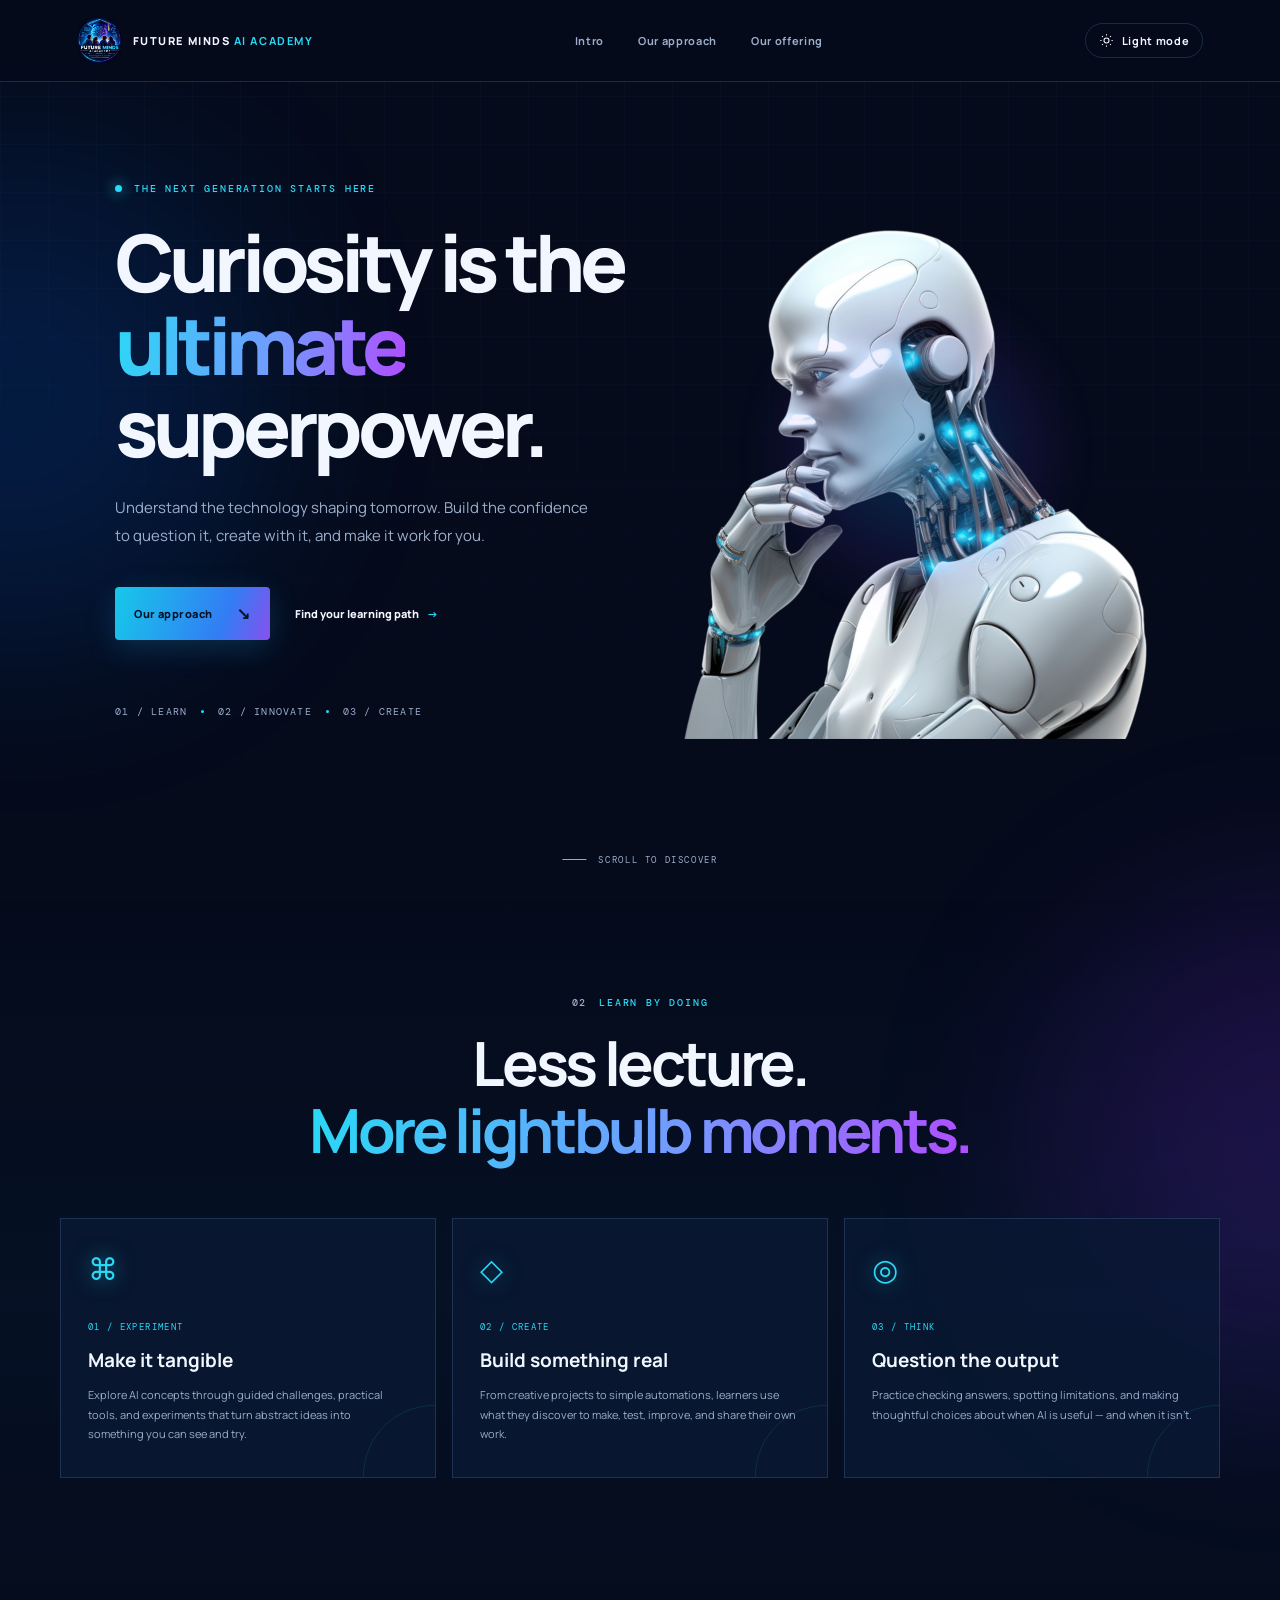
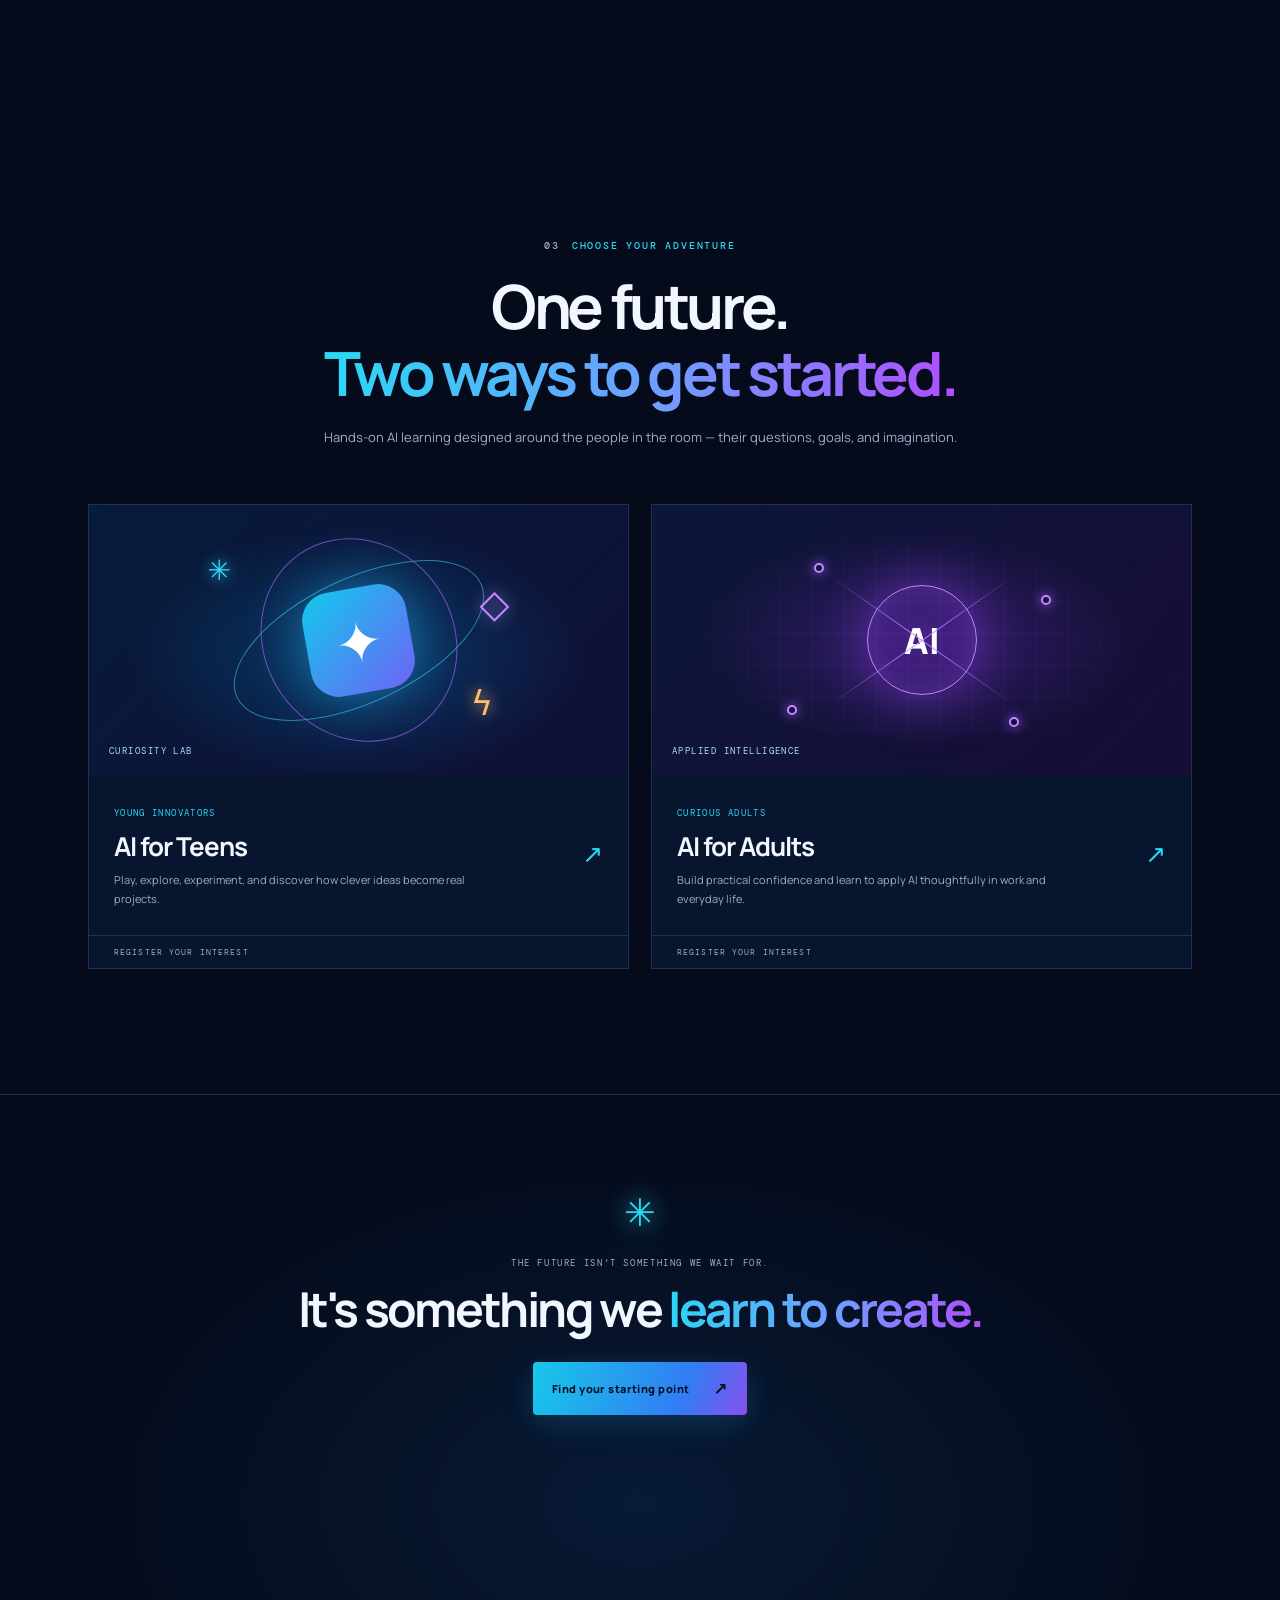
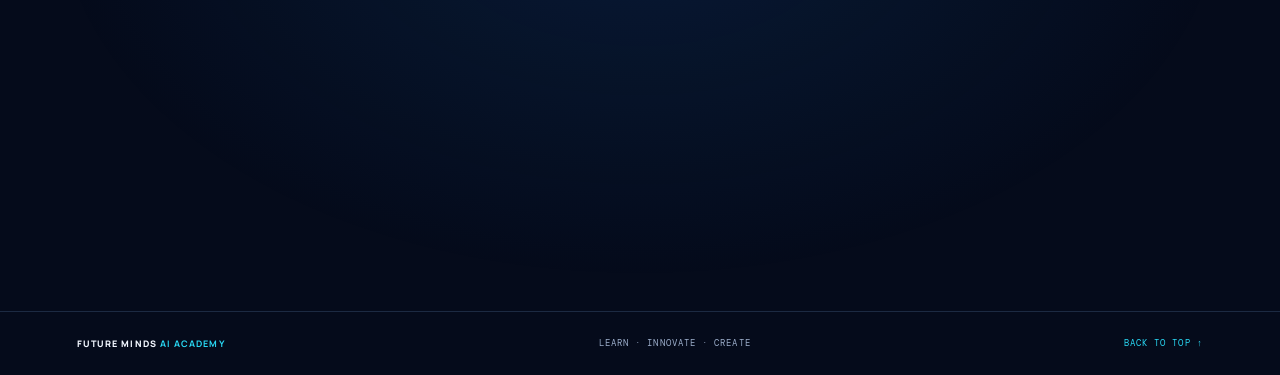
==== commit 85d8a491: "Adding form links" ====
--- a/index.html
+++ b/index.html
@@ -47,6 +47,7 @@
       <div class="hero-art" aria-label="Illustration of a glowing artificial intelligence brain">
         <img src="assets/android.png" alt="Illustration of a glowing artificial intelligence brain">
       </div>
+      <br><br><br><br>
       <a class="scroll-cue" href="#training"><span></span> SCROLL TO DISCOVER</a>
     </section>
 
@@ -61,7 +62,6 @@
         <div class="approach-card"><div class="approach-icon">◎</div><span class="card-kicker">03 / THINK</span><h3>Question the output</h3><p>Practice checking answers, spotting limitations, and making thoughtful choices about when AI is useful — and when it isn't.</p></div>
       </div>
     </section>
-
     <section class="training-section" id="training">
       <div class="training-heading">
         <p class="eyebrow"><span class="section-number">03</span> CHOOSE YOUR ADVENTURE</p>
@@ -69,7 +69,7 @@
         <p>Hands-on AI learning designed around the people in the room — their questions, goals, and imagination.</p>
       </div>
       <div class="training-grid">
-        <a class="training-card kids-card" href="#" aria-label="Explore kids AI training (link to be added)">
+        <a class="training-card kids-card" href="https://forms.gle/HQRWepUazj2e9s6AA" aria-label="Explore kids AI training (link to be added)">
           <div class="training-image kids-art" aria-hidden="true">
             <div class="orbit orbit-k1"></div><div class="orbit orbit-k2"></div><div class="kid-planet">✦</div><span class="art-label">CURIOSITY LAB</span>
             <span class="floating-shape shape-star">✳</span><span class="floating-shape shape-cube">◇</span><span class="floating-shape shape-bolt">ϟ</span>
@@ -77,7 +77,7 @@
           <div class="training-card-copy"><div><span class="card-kicker">YOUNG INNOVATORS</span><h3>AI for Teens</h3><p>Play, explore, experiment, and discover how clever ideas become real projects.</p></div><span class="card-arrow">↗</span></div>
           <span class="coming-soon">REGISTER YOUR INTEREST</span>
         </a>
-        <a class="training-card adults-card" href="#" aria-label="Explore adult AI training (link to be added)">
+        <a class="training-card adults-card" href="https://forms.gle/5vcuRZjRpoU6vnqb9" aria-label="Explore adult AI training (link to be added)">
           <div class="training-image adult-art" aria-hidden="true">
             <div class="adult-grid"></div><div class="adult-core"><span>AI</span></div><span class="node node-1"></span><span class="node node-2"></span><span class="node node-3"></span><span class="node node-4"></span><span class="art-label">APPLIED INTELLIGENCE</span>
           </div>
--- a/styles.css
+++ b/styles.css
@@ -1,4 +1,6 @@
 /* Future Minds AI Academy — responsive GitHub Pages theme */
+main > section{min-height:calc(100vh - 82px);min-height:calc(100svh - 82px)}
+@media(max-width:700px){main > section{min-height:calc(100vh - 70px);min-height:calc(100svh - 70px)}}
 :root{color-scheme:dark;--bg:#050b1b;--bg2:#08142b;--panel:rgba(10,25,52,.78);--text:#f2f7ff;--muted:#9caecb;--line:rgba(119,169,225,.2);--cyan:#29d9f5;--blue:#388bff;--violet:#b14cff;--gold:#ffbd62;--shadow:0 25px 90px rgba(0,0,0,.28)}
 :root[data-theme="light"]{color-scheme:light;--bg:#edf5ff;--bg2:#e1efff;--panel:rgba(255,255,255,.8);--text:#0b1730;--muted:#526581;--line:rgba(46,94,153,.2);--shadow:0 25px 90px rgba(30,75,130,.12)}
 *{box-sizing:border-box}html{scroll-behavior:smooth;scroll-padding-top:90px}body{margin:0;background:var(--bg);color:var(--text);font-family:Manrope,system-ui,sans-serif;overflow-x:hidden;transition:background .3s,color .3s}a{color:inherit;text-decoration:none}button{font:inherit}.ambient-grid{position:fixed;inset:0;z-index:-3;pointer-events:none;background-image:linear-gradient(rgba(72,145,225,.045) 1px,transparent 1px),linear-gradient(90deg,rgba(72,145,225,.045) 1px,transparent 1px);background-size:48px 48px;mask-image:linear-gradient(to bottom,black,transparent 90%)}.ambient-orb{position:absolute;z-index:-2;width:480px;height:480px;border-radius:50%;filter:blur(100px);opacity:.17;pointer-events:none}.orb-one{top:160px;left:-220px;background:#006dff}.orb-two{top:900px;right:-250px;background:#8a28ff}
@@ -9,6 +11,6 @@
 .training-section{max-width:1160px;margin:0 auto;padding:130px 28px 125px}.training-heading{text-align:center;max-width:650px;margin:0 auto 55px}.training-heading>p:last-child{font-size:13px;line-height:1.8;color:var(--muted)}.training-grid{display:grid;grid-template-columns:1fr 1fr;gap:22px}.training-card{position:relative;border:1px solid var(--line);background:var(--panel);overflow:hidden;transition:transform .3s,border-color .3s}.training-card:hover{transform:translateY(-7px);border-color:rgba(41,217,245,.6)}.training-image{height:270px;position:relative;overflow:hidden;display:grid;place-items:center;background:radial-gradient(ellipse at 50% 55%,rgba(0,173,255,.23),transparent 60%),linear-gradient(135deg,#071b3b,#101037)}.adult-art{background:radial-gradient(ellipse at 50% 50%,rgba(151,57,255,.26),transparent 58%),linear-gradient(135deg,#0c1738,#170d35)}.art-label{position:absolute;bottom:18px;left:20px;font:9px 'DM Mono',monospace;letter-spacing:.16em;color:#a9dfff}.orbit{position:absolute;border:1px solid rgba(64,217,255,.55);border-radius:50%;transform:rotate(-25deg)}.orbit-k1{width:270px;height:125px}.orbit-k2{width:210px;height:190px;transform:rotate(55deg);border-color:rgba(183,93,255,.65)}.kid-planet{width:105px;height:105px;border-radius:28px;display:grid;place-items:center;font-size:57px;color:#fff;background:linear-gradient(140deg,#12c9ed,#6e63f5);box-shadow:0 0 55px rgba(36,190,255,.55);transform:rotate(-10deg)}.floating-shape{position:absolute;color:var(--cyan);text-shadow:0 0 15px currentColor}.shape-star{top:45px;left:22%;font-size:28px}.shape-cube{right:22%;top:70px;font-size:39px;color:#c18aff}.shape-bolt{bottom:50px;right:25%;font-size:34px;color:#ffbf6a}.adult-grid{position:absolute;inset:0;background-image:linear-gradient(rgba(142,110,255,.13) 1px,transparent 1px),linear-gradient(90deg,rgba(142,110,255,.13) 1px,transparent 1px);background-size:32px 32px;mask-image:radial-gradient(ellipse,black,transparent 70%)}.adult-core{width:110px;height:110px;border:1px solid #c18aff;border-radius:50%;display:grid;place-items:center;color:#fff;font-size:36px;font-weight:800;background:rgba(117,49,209,.24);box-shadow:0 0 55px rgba(160,72,255,.5),inset 0 0 30px rgba(161,95,255,.25);z-index:1}.adult-core:before,.adult-core:after{content:"";position:absolute;width:220px;height:1px;background:linear-gradient(90deg,transparent,#b78aff,transparent);transform:rotate(35deg)}.adult-core:after{transform:rotate(-35deg)}.node{position:absolute;width:10px;height:10px;border:2px solid #c18aff;border-radius:50%;background:#16113a;box-shadow:0 0 12px #a65cff}.node-1{top:58px;left:30%}.node-2{top:90px;right:26%}.node-3{bottom:60px;left:25%}.node-4{bottom:48px;right:32%}.training-card-copy{display:flex;justify-content:space-between;align-items:center;padding:24px 25px 26px}.training-card-copy h3{font-size:26px;letter-spacing:-.04em;margin:7px 0}.training-card-copy p{font-size:11px;line-height:1.7;color:var(--muted);max-width:380px;margin:0}.card-arrow{font-size:25px;color:var(--cyan);padding-left:15px}.coming-soon{display:block;border-top:1px solid var(--line);padding:11px 25px;color:var(--muted);font:8px 'DM Mono',monospace;letter-spacing:.14em}
 .closing-band{text-align:center;padding:90px 20px 100px;border-top:1px solid var(--line);border-bottom:1px solid var(--line);background:radial-gradient(ellipse at center,rgba(28,115,207,.15),transparent 65%)}.closing-mark{font-size:38px;color:var(--cyan);text-shadow:0 0 25px var(--cyan);margin-bottom:20px}.closing-band>p{font:9px 'DM Mono',monospace;letter-spacing:.18em;color:var(--muted)}.closing-band h2{font-size:clamp(30px,4vw,48px);margin:14px 0 27px}.closing-band .button{margin:auto}footer{display:flex;justify-content:space-between;align-items:center;padding:25px clamp(22px,6vw,100px);font:9px 'DM Mono',monospace;letter-spacing:.12em;color:var(--muted)}.footer-brand{font-family:Manrope,sans-serif;font-weight:800;color:var(--text)}footer>a:last-child{color:var(--cyan)}
 @media(max-width:900px){.hero{padding-top:80px;grid-template-columns:1fr  .8fr;gap:15px}.hero-art{transform:scale(.85)}.story-layout{grid-template-columns:minmax(0,1fr) minmax(330px,.9fr);gap:35px}.visual-stage{min-height:540px;padding:18px}.stage-visual{height:360px}.approach-section{padding-left:28px;padding-right:28px}}
-@media(max-width:700px){.site-header{height:70px;padding:0 18px}.brand{font-size:9px;gap:7px}.brand img{width:36px;height:36px}nav{display:none}.theme-toggle{padding:8px 10px}.theme-label{display:none}.hero{display:flex;flex-direction:column;align-items:stretch;min-height:auto;padding:80px 25px 90px}.hero-copy{max-width:600px}.hero-art{height:320px;transform:scale(.82);margin:-4px 0 -12px}.hero-meta{margin-top:42px;font-size:8px;gap:9px}.scroll-cue{bottom:25px}.explore-section{padding:85px 23px 90px}.section-intro{margin-bottom:45px}.story-layout{display:flex;flex-direction:column;gap:35px}.story-rail{padding-left:28px}.story-step{padding-bottom:60px}.story-step:before{left:-27px}.visual-stage{position:relative;top:auto;width:100%;min-height:0;order:-1}.stage-visual{height:290px}#stageSvg{max-height:300px}.approach-section{padding:80px 23px}.approach-grid{grid-template-columns:1fr}.approach-card{min-height:0;padding:25px}.training-section{padding:90px 23px}.training-grid{grid-template-columns:1fr}.training-image{height:230px}.training-card-copy{padding:20px}.training-card-copy h3{font-size:23px}.closing-band{padding:75px 20px}footer{gap:13px;flex-wrap:wrap;font-size:8px}footer>span{order:3;width:100%;text-align:center}}
+@media(max-width:700px){.site-header{height:70px;padding:0 18px}.brand{font-size:9px;gap:7px}.brand img{width:36px;height:36px}nav{display:none}.theme-toggle{padding:8px 10px}.theme-label{display:none}.hero{display:flex;flex-direction:column;align-items:stretch;min-height:auto;padding:80px 25px 90px}.hero-copy{max-width:600px}.hero-art{height:320px;transform:scale(.82);margin:-4px 0 -12px}.hero-meta{margin-top:42px;font-size:8px;gap:9px}.scroll-cue{bottom:25px}.explore-section{padding:80px 23px 90px}.section-intro{margin-bottom:45px}.story-layout{display:flex;flex-direction:column;gap:35px}.story-rail{padding-left:28px}.story-step{padding-bottom:60px}.story-step:before{left:-27px}.visual-stage{position:relative;top:auto;width:100%;min-height:0;order:-1}.stage-visual{height:290px}#stageSvg{max-height:300px}.approach-section{padding:80px 23px}.approach-grid{grid-template-columns:1fr}.approach-card{min-height:0;padding:25px}.training-section{padding:80px 23px}.training-grid{grid-template-columns:1fr}.training-image{height:230px}.training-card-copy{padding:20px}.training-card-copy h3{font-size:23px}.closing-band{padding:75px 20px}footer{gap:13px;flex-wrap:wrap;font-size:8px}footer>span{order:3;width:100%;text-align:center}}
 @media(max-width:390px){h1{font-size:43px}.hero-art{margin-left:-25px;margin-right:-25px;transform:scale(.72)}.stage-visual{height:245px}.visual-stage{padding:15px}.training-card-copy p{max-width:260px}}
 @media(prefers-reduced-motion:reduce){*,*::before,*::after{scroll-behavior:auto!important;transition:none!important;animation:none!important}}
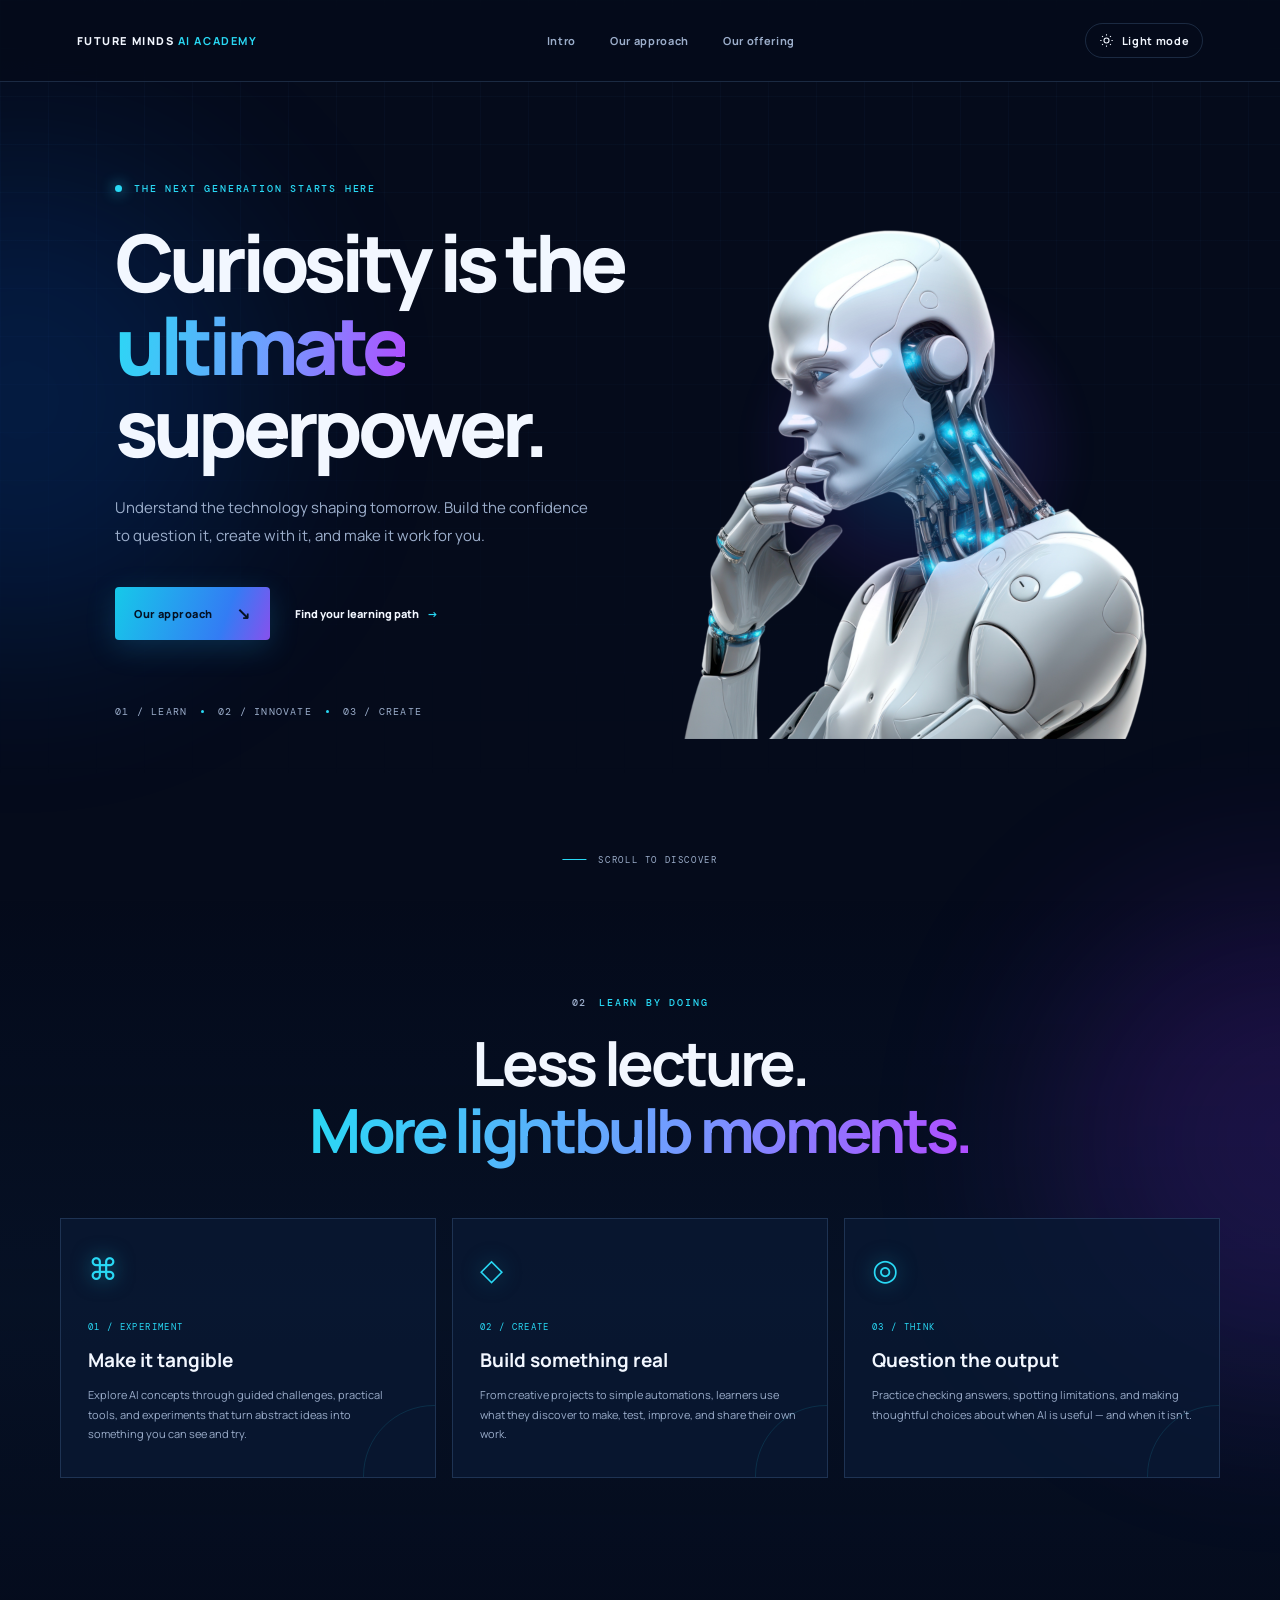
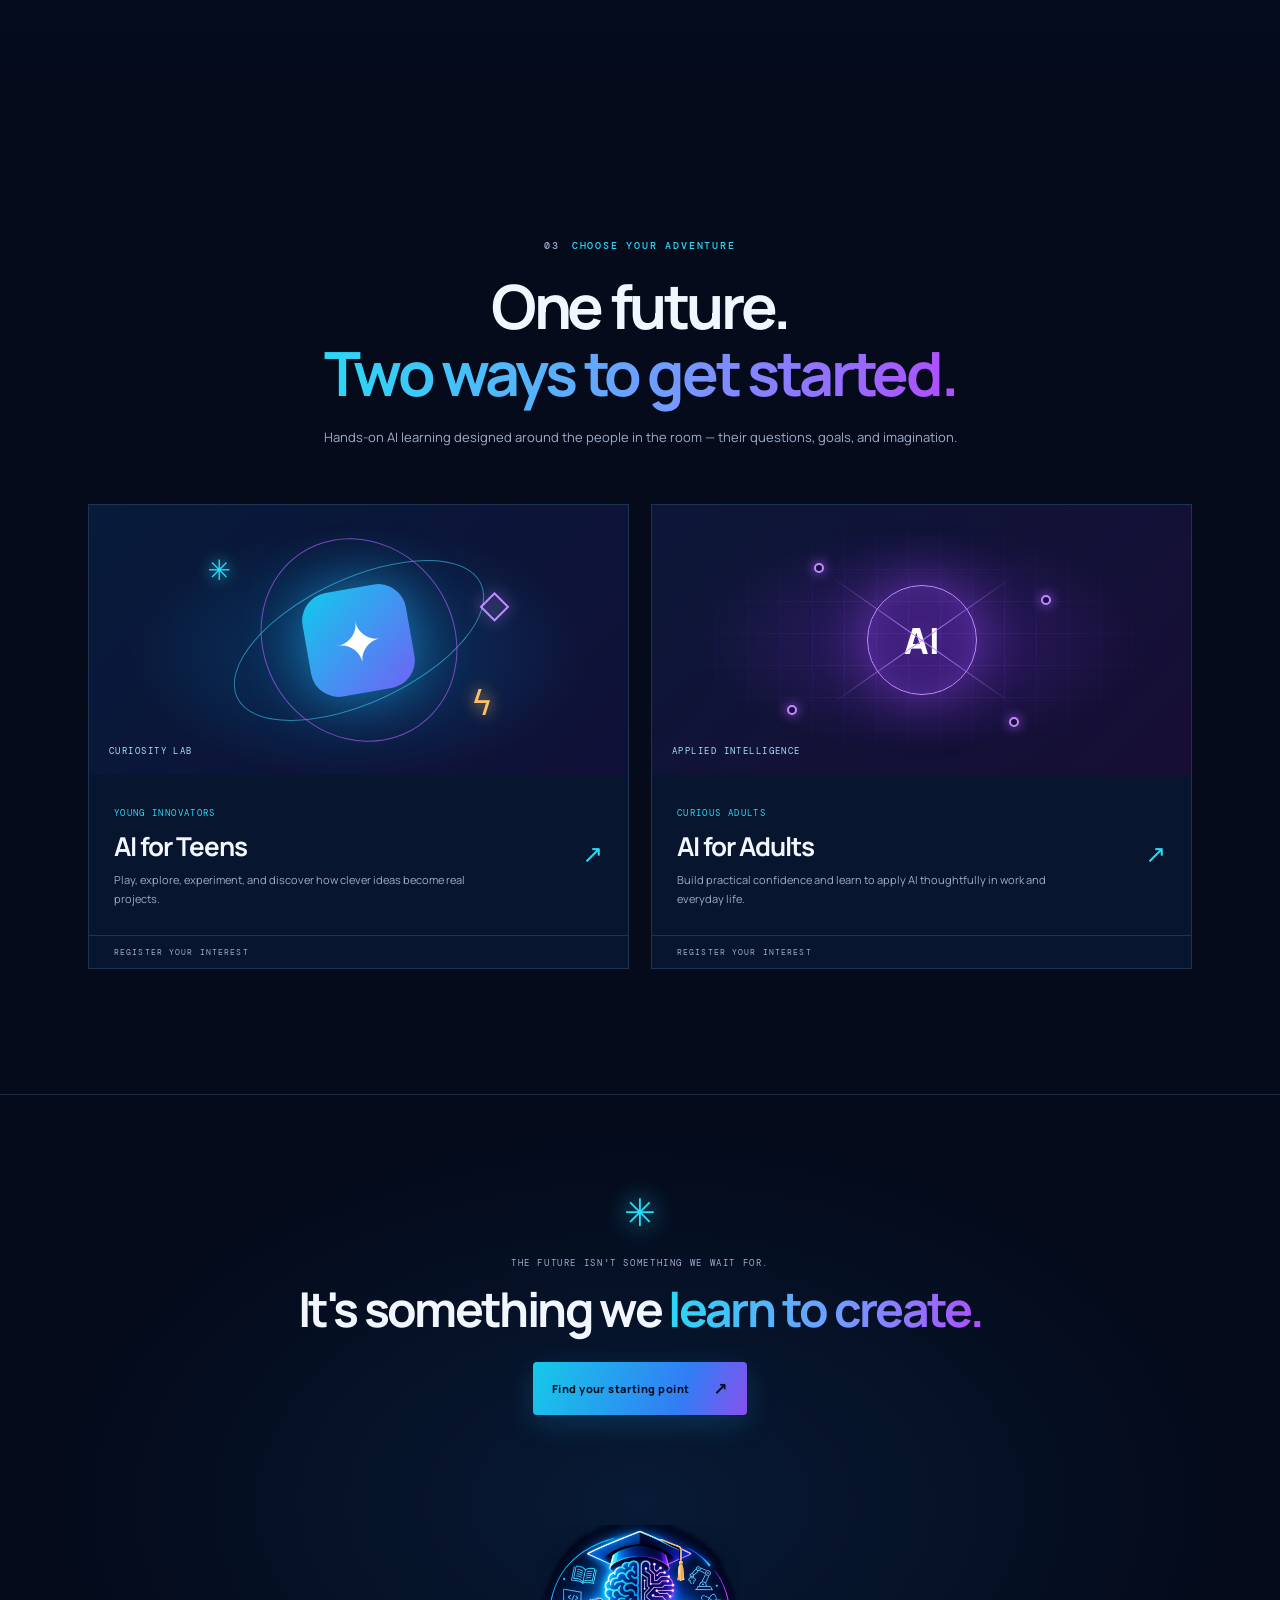
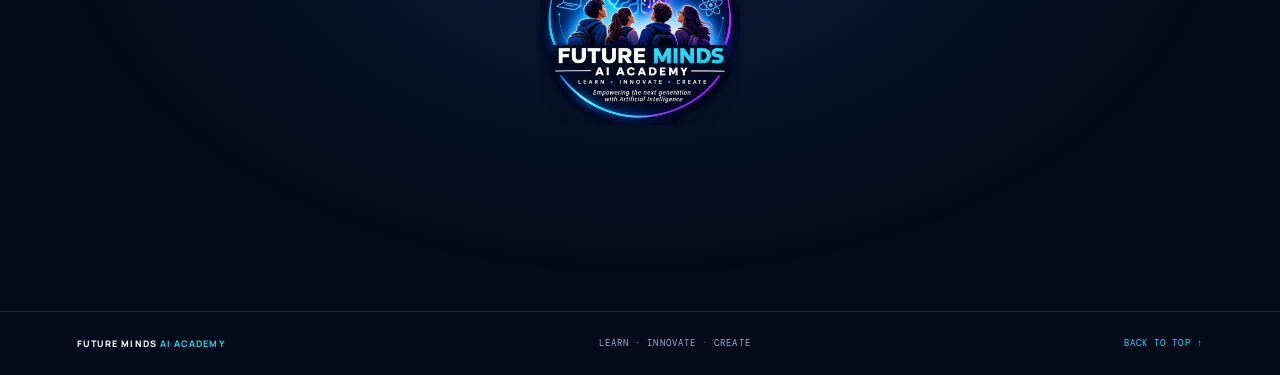
==== commit 3520ec42: "reducing image size and adding link to instagram" ====
--- a/index.html
+++ b/index.html
@@ -18,7 +18,6 @@
   <div class="ambient-orb orb-two" aria-hidden="true"></div>
   <header class="site-header">
     <a class="brand" href="#top" aria-label="Future Minds AI Academy home">
-      <img src="assets/logo.png" alt="Future Minds AI Academy logo">
       <span>FUTURE MINDS <b>AI ACADEMY</b></span>
     </a>
     <nav aria-label="Main navigation">
@@ -89,6 +88,10 @@
 
     <section class="closing-band">
       <div class="closing-mark">✳</div><p>THE FUTURE ISN'T SOMETHING WE WAIT FOR.</p><h2>It's something we <span>learn to create.</span></h2><a class="button button-primary" href="#training">Find your starting point <span>↗</span></a>
+      <br><br><br><br><br><br>
+      <a href="https://www.instagram.com/future_minds_ai_academy" >
+        <img src="assets/logo.png" alt="Future Minds AI Academy logo" width="200" height="200">
+      </a>
     </section>
   </main>
 
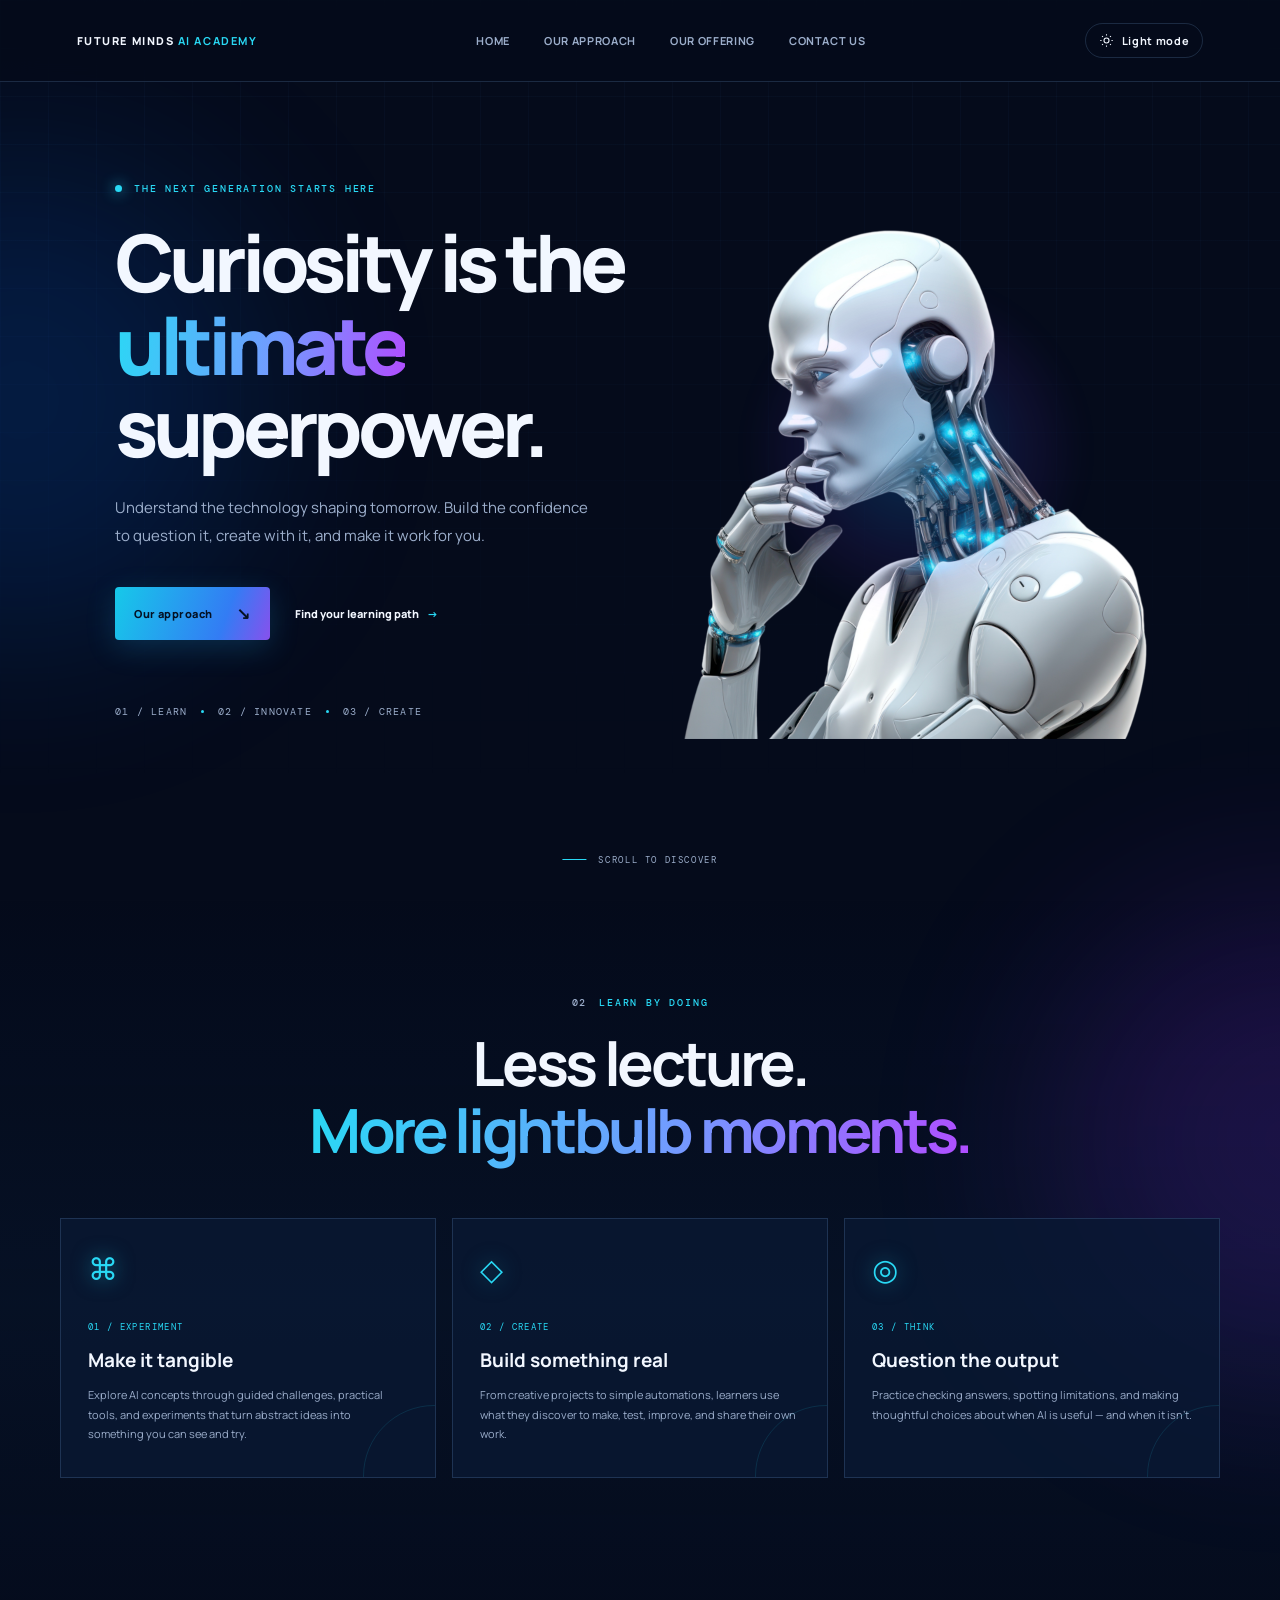
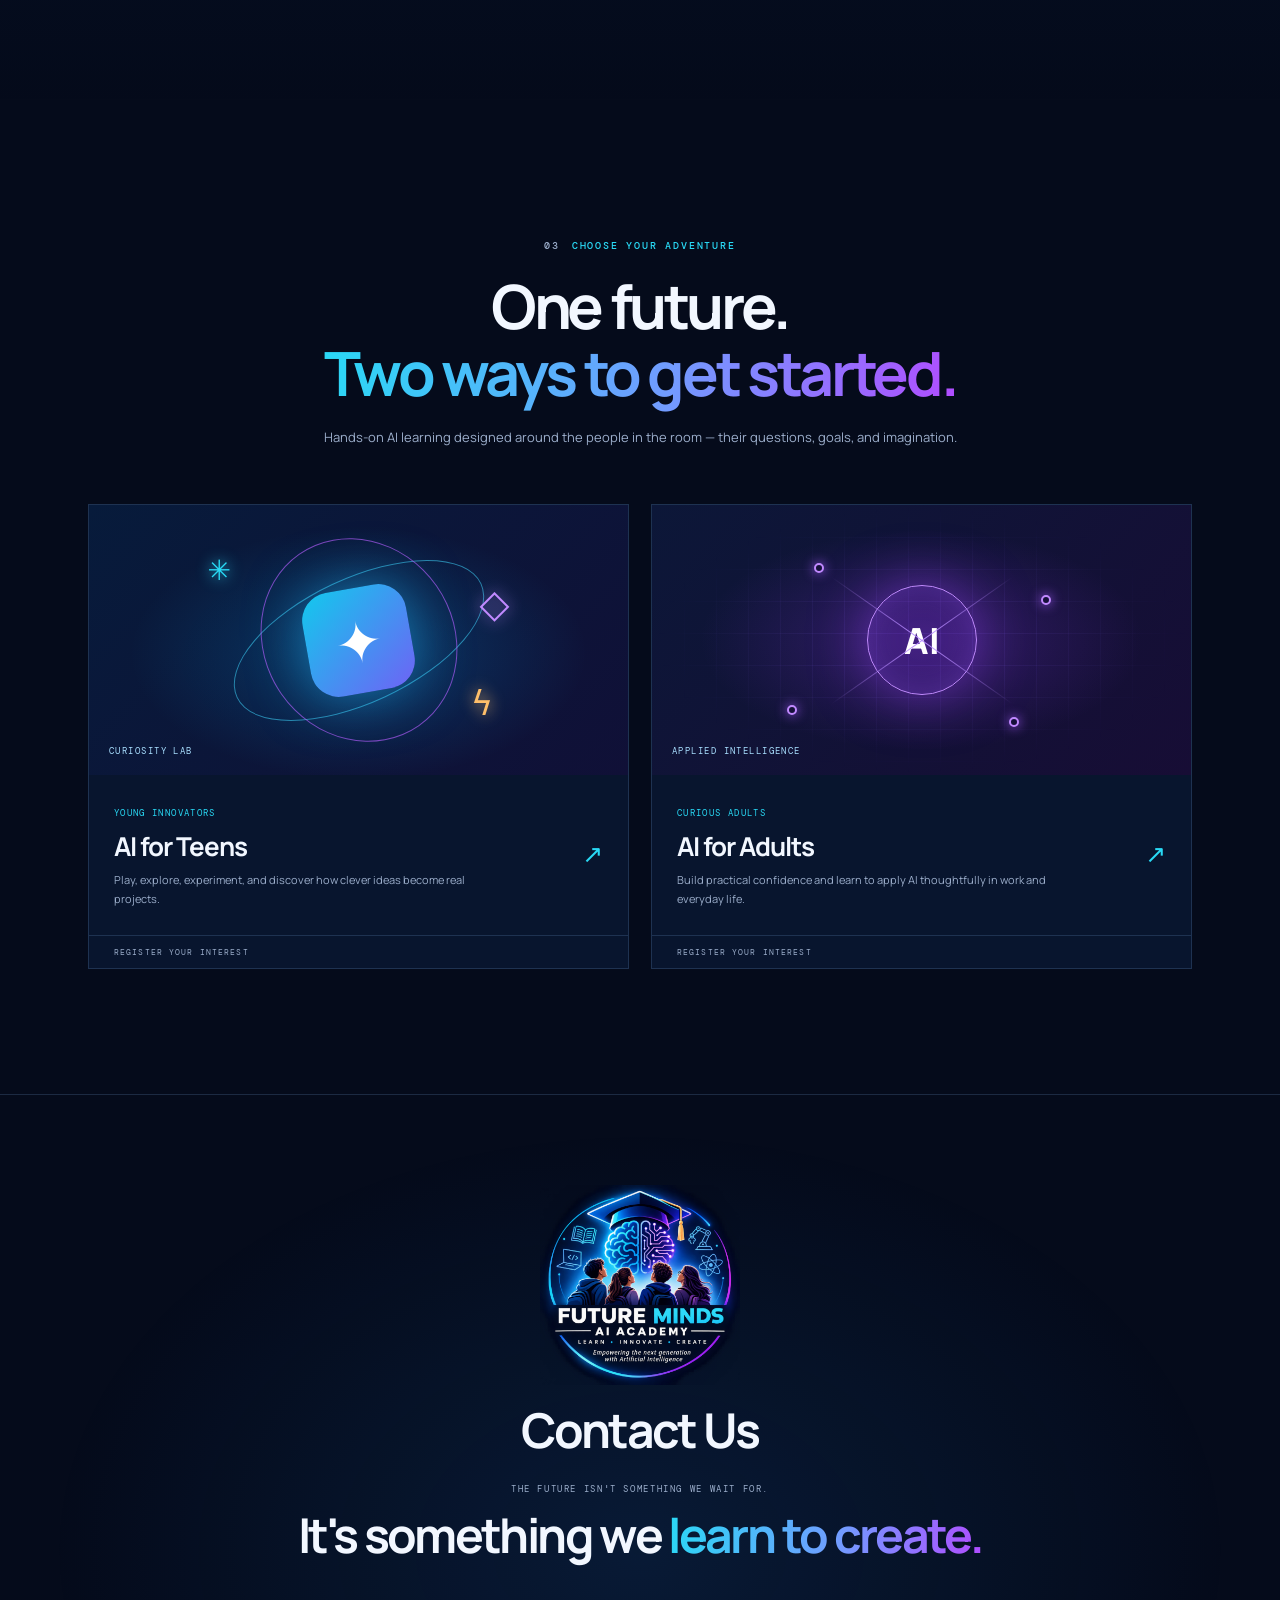
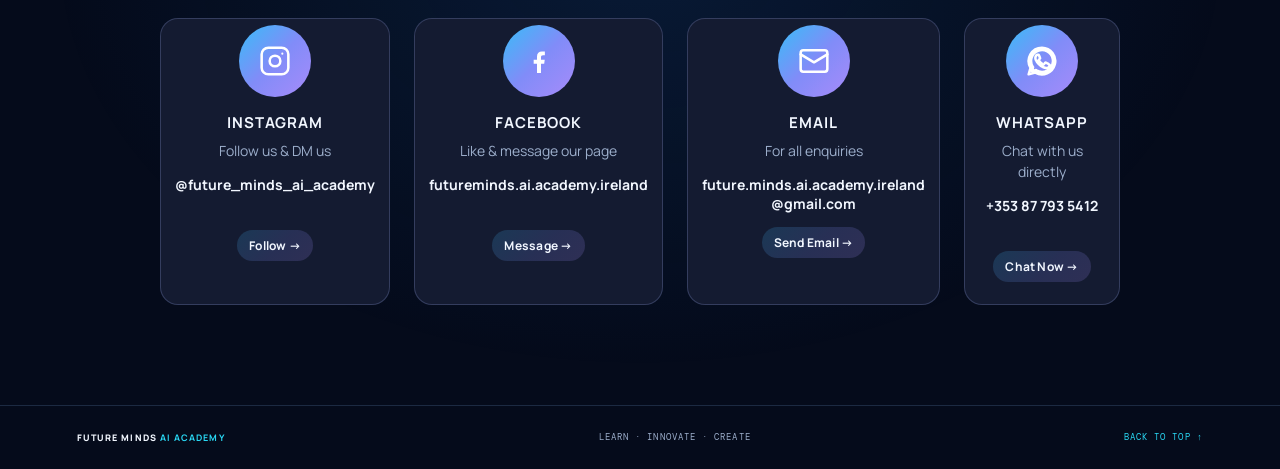
==== commit 84c26907: "Adding contact section" ====
--- a/index.html
+++ b/index.html
@@ -21,9 +21,10 @@
       <span>FUTURE MINDS <b>AI ACADEMY</b></span>
     </a>
     <nav aria-label="Main navigation">
-      <a href="#intro">Intro</a>
-      <a href="#approach">Our approach</a>
-      <a href="#training">Our offering</a>
+      <a href="#intro">HOME</a>
+      <a href="#approach">OUR APPROACH</a>
+      <a href="#training">OUR OFFERING</a>
+      <a href="#contact_us">CONTACT US</a>
     </nav>
     <button class="theme-toggle" id="themeToggle" type="button" aria-label="Switch colour theme">
       <svg class="sun-icon" viewBox="0 0 24 24" aria-hidden="true"><circle cx="12" cy="12" r="4"/><path d="M12 2v2m0 16v2M4.93 4.93l1.42 1.42m11.3 11.3 1.42 1.42M2 12h2m16 0h2M4.93 19.07l1.42-1.42m11.3-11.3 1.42-1.42"/></svg>
@@ -86,12 +87,31 @@
       </div>
     </section>
 
-    <section class="closing-band">
-      <div class="closing-mark">✳</div><p>THE FUTURE ISN'T SOMETHING WE WAIT FOR.</p><h2>It's something we <span>learn to create.</span></h2><a class="button button-primary" href="#training">Find your starting point <span>↗</span></a>
-      <br><br><br><br><br><br>
-      <a href="https://www.instagram.com/future_minds_ai_academy" >
-        <img src="assets/logo.png" alt="Future Minds AI Academy logo" width="200" height="200">
-      </a>
+    <section class="closing-band" id="contact_us">
+      
+      <div class="avatar"><img src="assets/logo.png" alt="Future Minds AI Academy logo" width="200" height="200"></div>
+      <h2>Contact Us</h2>
+      <p>THE FUTURE ISN'T SOMETHING WE WAIT FOR.</p><h2>It's something we <span>learn to create.</span></h2>
+
+  <div class="grid">
+    <a class="card" href="https://www.instagram.com/future_minds_ai_academy" target="_blank" rel="noopener">
+      <div class="icon"><svg viewBox="0 0 24 24"><rect x="2" y="2" width="20" height="20" rx="5"/><circle cx="12" cy="12" r="4"/><circle cx="17.5" cy="6.5" r="0.8" fill="white" stroke="none"/></svg></div>
+      <h2>Instagram</h2><p>Follow us &amp; DM us</p><strong>@future_minds_ai_academy</strong><br><span class="pill">Follow →</span>
+    </a>
+    <a class="card" href="https://www.facebook.com/futureminds.ai.academy.ireland" target="_blank" rel="noopener">
+      <div class="icon"><svg class="fill" viewBox="0 0 24 24"><path d="M13.5 21v-7h2.4l.4-3h-2.8V9.1c0-.9.3-1.5 1.6-1.5h1.3V4.9c-.6-.1-1.4-.1-2.2-.1-2.2 0-3.7 1.3-3.7 3.8V11H8v3h2.5v7h3z"/></svg></div>
+      <h2>Facebook</h2><p>Like &amp; message our page</p><strong>futureminds.ai.academy.ireland</strong><br><span class="pill">Message →</span>
+    </a>
+    <a class="card" href="mailto:future.minds.ai.academy.ireland@gmail.com">
+      <div class="icon"><svg viewBox="0 0 24 24"><rect x="2" y="4" width="20" height="16" rx="2"/><path d="m2 7 10 6L22 7"/></svg></div>
+      <h2>Email</h2><p>For all enquiries</p><strong>future.minds.ai.academy.ireland<br>@gmail.com</strong><span class="pill">Send Email →</span>
+    </a>
+    <a class="card" href="https://wa.me/353877935412" target="_blank" rel="noopener">
+      <div class="icon"><svg viewBox="0 0 24 24"><path d="M12 2a10 10 0 0 0-8.6 15.1L2 22l5-1.3A10 10 0 1 0 12 2zm0 18.2a8.2 8.2 0 0 1-4.2-1.2l-.3-.2-3 .8.8-2.9-.2-.3A8.2 8.2 0 1 1 12 20.2zm4.6-6.1c-.3-.1-1.5-.7-1.7-.8-.2-.1-.4-.1-.6.1-.2.3-.7.8-.9 1-.1.2-.3.2-.5.1a6.7 6.7 0 0 1-3.3-2.9c-.3-.4 0-.5.2-.7l.7-.8c.1-.2.1-.3 0-.5l-.8-1.9c-.2-.5-.4-.4-.6-.4h-.5c-.2 0-.5.1-.7.3-.2.3-.9.9-.9 2.2s.9 2.5 1.1 2.7c.1.2 1.9 2.9 4.6 4 .6.3 1.1.4 1.5.6.6.2 1.2.2 1.6.1.5-.1 1.5-.6 1.7-1.2.2-.6.2-1.1.1-1.2-.1-.2-.2-.2-.5-.3z"/></svg></div>
+      <h2>WhatsApp</h2><p>Chat with us directly</p><strong>+353 87 793 5412</strong><br><span class="pill">Chat Now →</span>
+    </a>
+  </div>
+</div>
     </section>
   </main>
 
--- a/styles.css
+++ b/styles.css
@@ -1,8 +1,8 @@
 /* Future Minds AI Academy — responsive GitHub Pages theme */
 main > section{min-height:calc(100vh - 82px);min-height:calc(100svh - 82px)}
 @media(max-width:700px){main > section{min-height:calc(100vh - 70px);min-height:calc(100svh - 70px)}}
-:root{color-scheme:dark;--bg:#050b1b;--bg2:#08142b;--panel:rgba(10,25,52,.78);--text:#f2f7ff;--muted:#9caecb;--line:rgba(119,169,225,.2);--cyan:#29d9f5;--blue:#388bff;--violet:#b14cff;--gold:#ffbd62;--shadow:0 25px 90px rgba(0,0,0,.28)}
-:root[data-theme="light"]{color-scheme:light;--bg:#edf5ff;--bg2:#e1efff;--panel:rgba(255,255,255,.8);--text:#0b1730;--muted:#526581;--line:rgba(46,94,153,.2);--shadow:0 25px 90px rgba(30,75,130,.12)}
+:root{color-scheme:dark;--bg:#050b1b;--bg2:#08142b;--panel:rgba(10,25,52,.78);--text:#f2f7ff;--muted:#9caecb;--line:rgba(119,169,225,.2);--cyan:#29d9f5;--blue:#388bff;--violet:#b14cff;--gold:#ffbd62;--shadow:0 25px 90px rgba(0,0,0,.28); --card-bg:#141b31;--card-border:rgba(165,180,252,.22);--gradient:linear-gradient(135deg,#38bdf8 0%,#818cf8 50%,#a78bfa 100%);--gradient-soft:linear-gradient(135deg,rgba(56,189,248,.18) 0%,rgba(129,140,248,.18) 55%,rgba(167,139,250,.18) 100%);}
+:root[data-theme="light"]{color-scheme:light;--bg:#edf5ff;--bg2:#e1efff;--panel:rgba(255,255,255,.8);--text:#0b1730;--muted:#526581;--line:rgba(46,94,153,.2);--card-bg:#ffffff;--card-border:rgba(124,108,255,.12);--gradient:linear-gradient(135deg,#7dd3fc 0%,#a5b4fc 45%,#c084fc 100%);--gradient-soft:linear-gradient(135deg,#e0f2fe 0%,#ede9fe 55%,#f3e8ff 100%);--shadow:0 25px 90px rgba(30,75,130,.12)}
 *{box-sizing:border-box}html{scroll-behavior:smooth;scroll-padding-top:90px}body{margin:0;background:var(--bg);color:var(--text);font-family:Manrope,system-ui,sans-serif;overflow-x:hidden;transition:background .3s,color .3s}a{color:inherit;text-decoration:none}button{font:inherit}.ambient-grid{position:fixed;inset:0;z-index:-3;pointer-events:none;background-image:linear-gradient(rgba(72,145,225,.045) 1px,transparent 1px),linear-gradient(90deg,rgba(72,145,225,.045) 1px,transparent 1px);background-size:48px 48px;mask-image:linear-gradient(to bottom,black,transparent 90%)}.ambient-orb{position:absolute;z-index:-2;width:480px;height:480px;border-radius:50%;filter:blur(100px);opacity:.17;pointer-events:none}.orb-one{top:160px;left:-220px;background:#006dff}.orb-two{top:900px;right:-250px;background:#8a28ff}
 .site-header{height:82px;padding:0 clamp(22px,6vw,100px);display:flex;align-items:center;justify-content:space-between;border-bottom:1px solid var(--line);background:color-mix(in srgb,var(--bg) 84%,transparent);backdrop-filter:blur(18px);position:sticky;top:0;z-index:20}.brand{display:flex;align-items:center;gap:11px;font-size:11px;letter-spacing:.14em;font-weight:800}.brand img{width:45px;height:45px;object-fit:contain}.brand b,.footer-brand b{color:var(--cyan)}nav{display:flex;gap:34px}nav a,.theme-toggle{font-size:11px;color:var(--muted);font-weight:700;letter-spacing:.06em}nav a:hover,.text-link:hover{color:var(--cyan)}.theme-toggle{display:flex;align-items:center;gap:8px;background:transparent;border:1px solid var(--line);border-radius:30px;padding:9px 13px;color:var(--text);cursor:pointer}.theme-toggle svg{width:15px;height:15px;fill:none;stroke:currentColor;stroke-width:1.7}.hero{min-height:690px;max-width:1440px;margin:auto;padding:100px clamp(24px,9vw,140px) 85px;display:grid;grid-template-columns:1.05fr .95fr;align-items:center;position:relative}.hero-copy{position:relative;z-index:2}.eyebrow{font:500 10px 'DM Mono',monospace;letter-spacing:.18em;color:var(--cyan);display:flex;align-items:center;gap:12px}.pulse-dot,.section-number{display:inline-block;width:7px;height:7px;background:var(--cyan);border-radius:50%;box-shadow:0 0 14px var(--cyan)}h1,h2,h3,p{margin-top:0}h1{font-size:clamp(46px,6.2vw,82px);line-height:1.04;letter-spacing:-.065em;margin:26px 0 25px;font-weight:800}h1 span,h2 span{background:linear-gradient(100deg,var(--cyan),#729bff 55%,var(--violet));-webkit-background-clip:text;background-clip:text;color:transparent}.hero-lede{max-width:490px;color:var(--muted);font-size:15px;line-height:1.9}.hero-actions{display:flex;align-items:center;gap:25px;margin-top:36px;flex-wrap:wrap}.button{display:inline-flex;align-items:center;gap:24px;padding:15px 19px;border-radius:4px;font-size:11px;font-weight:800;letter-spacing:.04em;transition:transform .2s,box-shadow .2s}.button:hover{transform:translateY(-3px)}.button-primary{background:linear-gradient(110deg,#16c9e9,#337cf4 70%,#8751ed);color:#041124;box-shadow:0 8px 30px rgba(35,174,244,.2)}.button span{font-size:17px}.text-link{font-size:11px;font-weight:800;color:var(--text)}.text-link span{color:var(--cyan);margin-left:6px}.hero-meta{display:flex;align-items:center;gap:14px;margin-top:65px;color:var(--muted);font:10px 'DM Mono',monospace;letter-spacing:.12em}.hero-meta i{height:3px;width:3px;border-radius:50%;background:var(--cyan)}.hero-art{height:440px;position:relative;display:grid;place-items:center;isolation:isolate}.hero-art:before{content:"";position:absolute;width:340px;height:340px;border-radius:50%;background:radial-gradient(circle,rgba(15,156,255,.24),rgba(125,52,255,.08) 50%,transparent 70%);filter:blur(12px)}.hero-ring{position:absolute;border:1px solid rgba(51,208,255,.45);border-radius:50%;transform:rotate(-25deg)}.ring-a{width:370px;height:210px;box-shadow:0 0 30px rgba(20,197,255,.12),inset 0 0 25px rgba(20,197,255,.06)}.ring-b{width:300px;height:390px;border-color:rgba(166,79,255,.45);transform:rotate(55deg)}.hero-chip{width:230px;height:230px;border:1px solid rgba(91,219,255,.8);border-radius:34px;transform:rotate(-8deg);background:linear-gradient(145deg,rgba(12,67,127,.8),rgba(13,18,54,.8));box-shadow:0 0 70px rgba(16,165,255,.23),inset 0 0 35px rgba(32,211,255,.1);display:flex;flex-direction:column;align-items:center;justify-content:center;gap:15px}.brain-symbol{font-size:100px;line-height:.9;color:var(--cyan);text-shadow:0 0 30px #08bfff,0 0 70px #8e4aff}.chip-label,.chip-caption,.float-tag{font:9px 'DM Mono',monospace;letter-spacing:.16em;color:var(--cyan)}.chip-caption{color:#c1d8ff;font-size:7px}.float-code{position:absolute;font:11px/1.7 'DM Mono',monospace;color:#77caff;opacity:.65}.code-a{top:52px;left:7%}.code-b{bottom:53px;right:0;color:#d19aff}.float-tag{position:absolute;padding:8px 10px;border:1px solid var(--line);background:var(--panel);font-size:8px}.tag-a{top:75px;right:2%}.tag-b{bottom:48px;left:5%;color:#c79bff}.scroll-cue{position:absolute;bottom:25px;left:50%;transform:translateX(-50%);display:flex;align-items:center;gap:12px;color:var(--muted);font:9px 'DM Mono',monospace;letter-spacing:.18em}.scroll-cue span{width:24px;height:1px;background:var(--cyan)}
 .explore-section{max-width:1240px;margin:0 auto;padding:115px 28px 150px}.section-intro{max-width:700px;margin:0 auto 65px;text-align:center}.section-intro .eyebrow,.approach-heading .eyebrow,.training-heading .eyebrow{justify-content:center}.section-number{width:auto;height:auto;background:none;box-shadow:none;border-radius:0;font:inherit;color:var(--muted)}h2{font-size:clamp(37px,5vw,61px);line-height:1.1;letter-spacing:-.055em;margin:20px 0}.intro-note{font-size:13px;color:var(--muted)}.story-layout{display:grid;grid-template-columns:minmax(0,1fr) minmax(390px,.92fr);gap:65px;align-items:start}.story-rail{position:relative;padding-left:34px}.story-rail:before{content:"";position:absolute;left:6px;top:8px;bottom:8px;width:1px;background:linear-gradient(var(--cyan),rgba(120,94,255,.2))}.story-step{position:relative;padding:0 0 85px;opacity:.42;transform:translateX(0);transition:opacity .5s,transform .5s}.story-step:last-child{padding-bottom:0}.story-step:before{content:"";position:absolute;left:-33px;top:4px;width:11px;height:11px;border:1px solid var(--cyan);background:var(--bg);border-radius:50%;box-shadow:0 0 0 5px color-mix(in srgb,var(--cyan) 10%,transparent)}.story-step.is-active{opacity:1;transform:translateX(5px)}.step-index{font:10px 'DM Mono',monospace;letter-spacing:.16em;color:var(--cyan);display:flex;align-items:center;gap:10px}.step-index i{width:30px;height:1px;background:var(--cyan);opacity:.6}.story-step h3{font-size:clamp(25px,3vw,34px);letter-spacing:-.04em;margin:18px 0 13px}.story-step>p{font-size:13px;line-height:1.9;color:var(--muted);max-width:490px}.mini-fact{display:flex;gap:13px;align-items:flex-start;max-width:480px;padding:16px;border:1px solid var(--line);background:var(--panel);border-radius:5px;margin-top:22px}.mini-fact>span{color:var(--cyan);font-size:20px}.mini-fact p{margin:0;color:var(--muted);font-size:11px;line-height:1.7}.mini-fact b{color:var(--text)}.mini-fact.caution>span{color:var(--gold)}.benefit-chips{display:flex;gap:8px;flex-wrap:wrap;margin-top:22px}.benefit-chips span{font-size:10px;color:var(--cyan);border:1px solid rgba(41,217,245,.25);padding:8px 10px;border-radius:3px;background:rgba(41,217,245,.05)}
@@ -11,6 +11,20 @@
 .training-section{max-width:1160px;margin:0 auto;padding:130px 28px 125px}.training-heading{text-align:center;max-width:650px;margin:0 auto 55px}.training-heading>p:last-child{font-size:13px;line-height:1.8;color:var(--muted)}.training-grid{display:grid;grid-template-columns:1fr 1fr;gap:22px}.training-card{position:relative;border:1px solid var(--line);background:var(--panel);overflow:hidden;transition:transform .3s,border-color .3s}.training-card:hover{transform:translateY(-7px);border-color:rgba(41,217,245,.6)}.training-image{height:270px;position:relative;overflow:hidden;display:grid;place-items:center;background:radial-gradient(ellipse at 50% 55%,rgba(0,173,255,.23),transparent 60%),linear-gradient(135deg,#071b3b,#101037)}.adult-art{background:radial-gradient(ellipse at 50% 50%,rgba(151,57,255,.26),transparent 58%),linear-gradient(135deg,#0c1738,#170d35)}.art-label{position:absolute;bottom:18px;left:20px;font:9px 'DM Mono',monospace;letter-spacing:.16em;color:#a9dfff}.orbit{position:absolute;border:1px solid rgba(64,217,255,.55);border-radius:50%;transform:rotate(-25deg)}.orbit-k1{width:270px;height:125px}.orbit-k2{width:210px;height:190px;transform:rotate(55deg);border-color:rgba(183,93,255,.65)}.kid-planet{width:105px;height:105px;border-radius:28px;display:grid;place-items:center;font-size:57px;color:#fff;background:linear-gradient(140deg,#12c9ed,#6e63f5);box-shadow:0 0 55px rgba(36,190,255,.55);transform:rotate(-10deg)}.floating-shape{position:absolute;color:var(--cyan);text-shadow:0 0 15px currentColor}.shape-star{top:45px;left:22%;font-size:28px}.shape-cube{right:22%;top:70px;font-size:39px;color:#c18aff}.shape-bolt{bottom:50px;right:25%;font-size:34px;color:#ffbf6a}.adult-grid{position:absolute;inset:0;background-image:linear-gradient(rgba(142,110,255,.13) 1px,transparent 1px),linear-gradient(90deg,rgba(142,110,255,.13) 1px,transparent 1px);background-size:32px 32px;mask-image:radial-gradient(ellipse,black,transparent 70%)}.adult-core{width:110px;height:110px;border:1px solid #c18aff;border-radius:50%;display:grid;place-items:center;color:#fff;font-size:36px;font-weight:800;background:rgba(117,49,209,.24);box-shadow:0 0 55px rgba(160,72,255,.5),inset 0 0 30px rgba(161,95,255,.25);z-index:1}.adult-core:before,.adult-core:after{content:"";position:absolute;width:220px;height:1px;background:linear-gradient(90deg,transparent,#b78aff,transparent);transform:rotate(35deg)}.adult-core:after{transform:rotate(-35deg)}.node{position:absolute;width:10px;height:10px;border:2px solid #c18aff;border-radius:50%;background:#16113a;box-shadow:0 0 12px #a65cff}.node-1{top:58px;left:30%}.node-2{top:90px;right:26%}.node-3{bottom:60px;left:25%}.node-4{bottom:48px;right:32%}.training-card-copy{display:flex;justify-content:space-between;align-items:center;padding:24px 25px 26px}.training-card-copy h3{font-size:26px;letter-spacing:-.04em;margin:7px 0}.training-card-copy p{font-size:11px;line-height:1.7;color:var(--muted);max-width:380px;margin:0}.card-arrow{font-size:25px;color:var(--cyan);padding-left:15px}.coming-soon{display:block;border-top:1px solid var(--line);padding:11px 25px;color:var(--muted);font:8px 'DM Mono',monospace;letter-spacing:.14em}
 .closing-band{text-align:center;padding:90px 20px 100px;border-top:1px solid var(--line);border-bottom:1px solid var(--line);background:radial-gradient(ellipse at center,rgba(28,115,207,.15),transparent 65%)}.closing-mark{font-size:38px;color:var(--cyan);text-shadow:0 0 25px var(--cyan);margin-bottom:20px}.closing-band>p{font:9px 'DM Mono',monospace;letter-spacing:.18em;color:var(--muted)}.closing-band h2{font-size:clamp(30px,4vw,48px);margin:14px 0 27px}.closing-band .button{margin:auto}footer{display:flex;justify-content:space-between;align-items:center;padding:25px clamp(22px,6vw,100px);font:9px 'DM Mono',monospace;letter-spacing:.12em;color:var(--muted)}.footer-brand{font-family:Manrope,sans-serif;font-weight:800;color:var(--text)}footer>a:last-child{color:var(--cyan)}
 @media(max-width:900px){.hero{padding-top:80px;grid-template-columns:1fr  .8fr;gap:15px}.hero-art{transform:scale(.85)}.story-layout{grid-template-columns:minmax(0,1fr) minmax(330px,.9fr);gap:35px}.visual-stage{min-height:540px;padding:18px}.stage-visual{height:360px}.approach-section{padding-left:28px;padding-right:28px}}
-@media(max-width:700px){.site-header{height:70px;padding:0 18px}.brand{font-size:9px;gap:7px}.brand img{width:36px;height:36px}nav{display:none}.theme-toggle{padding:8px 10px}.theme-label{display:none}.hero{display:flex;flex-direction:column;align-items:stretch;min-height:auto;padding:80px 25px 90px}.hero-copy{max-width:600px}.hero-art{height:320px;transform:scale(.82);margin:-4px 0 -12px}.hero-meta{margin-top:42px;font-size:8px;gap:9px}.scroll-cue{bottom:25px}.explore-section{padding:80px 23px 90px}.section-intro{margin-bottom:45px}.story-layout{display:flex;flex-direction:column;gap:35px}.story-rail{padding-left:28px}.story-step{padding-bottom:60px}.story-step:before{left:-27px}.visual-stage{position:relative;top:auto;width:100%;min-height:0;order:-1}.stage-visual{height:290px}#stageSvg{max-height:300px}.approach-section{padding:80px 23px}.approach-grid{grid-template-columns:1fr}.approach-card{min-height:0;padding:25px}.training-section{padding:80px 23px}.training-grid{grid-template-columns:1fr}.training-image{height:230px}.training-card-copy{padding:20px}.training-card-copy h3{font-size:23px}.closing-band{padding:75px 20px}footer{gap:13px;flex-wrap:wrap;font-size:8px}footer>span{order:3;width:100%;text-align:center}}
+@media(max-width:700px){.site-header{height:70px;padding:0 18px}.brand{font-size:9px;gap:7px}.brand img{width:36px;height:36px}nav{display:none}.theme-toggle{padding:8px 10px}.theme-label{display:none}.hero{display:flex;flex-direction:column;align-items:stretch;min-height:auto;padding:80px 25px 90px}.hero-copy{max-width:600px}.hero-art{height:320px;transform:scale(.82);margin:-4px 0 -12px}.hero-meta{margin-top:42px;font-size:8px;gap:9px}.scroll-cue{bottom:25px}.explore-section{padding:80px 23px 90px}.section-intro{margin-bottom:45px}.story-layout{display:flex;flex-direction:column;gap:35px}.story-rail{padding-left:28px}.story-step{padding-bottom:60px}.story-step:before{left:-27px}.visual-stage{position:relative;top:auto;width:100%;min-height:0;order:-1}.stage-visual{height:290px}#stageSvg{max-height:300px}.approach-section{padding:80px 23px}.approach-grid{grid-template-columns:1fr}.approach-card{min-height:0;padding:25px}.training-section{padding:80px 23px}.training-grid{grid-template-columns:1fr}.training-image{height:230px}.training-card-copy{padding:20px}.training-card-copy h3{font-size:23px}.closing-band{padding:80px 20px}footer{gap:13px;flex-wrap:wrap;font-size:8px}footer>span{order:3;width:100%;text-align:center}}
 @media(max-width:390px){h1{font-size:43px}.hero-art{margin-left:-25px;margin-right:-25px;transform:scale(.72)}.stage-visual{height:245px}.visual-stage{padding:15px}.training-card-copy p{max-width:260px}}
 @media(prefers-reduced-motion:reduce){*,*::before,*::after{scroll-behavior:auto!important;transition:none!important;animation:none!important}}
+
+
+.grid{margin:56px auto 0;display:grid;grid-template-columns:repeat(4,1fr);gap:24px;max-width:960px}
+  @media(max-width:820px){.grid{grid-template-columns:repeat(2,1fr)}}
+  @media(max-width:480px){.grid{grid-template-columns:1fr}}
+  .card{background:var(--card-bg);border:1px solid var(--card-border);border-radius:18px;padding:6px 14px 22px;text-decoration:none;color:inherit;display:block;transition:transform .2s,box-shadow .2s}
+  .card:hover{transform:translateY(-4px);box-shadow:0 16px 32px rgba(124,108,255,.18)}
+  .icon{width:72px;height:72px;margin:0 auto 18px;border-radius:50%;background:var(--gradient);display:flex;align-items:center;justify-content:center;color:white}
+  .icon svg{width:32px;height:32px;fill:none;stroke:white;stroke-width:1.9;stroke-linecap:round;stroke-linejoin:round}
+  .icon svg.fill{fill:white;stroke:none}
+  .card h2{font-size:15px;letter-spacing:.06em;text-transform:uppercase;margin-bottom:8px}
+  .card p{color:var(--muted);font-size:14px;line-height:1.5;word-break:break-word}
+  .card strong{display:block;color:var(--text);font-size:14px;margin-top:4px}
+  .pill{display:inline-block;margin-top:14px;padding:7px 12px;border-radius:999px;background:var(--gradient-soft);font-size:12px;font-weight:700;letter-spacing:.02em}
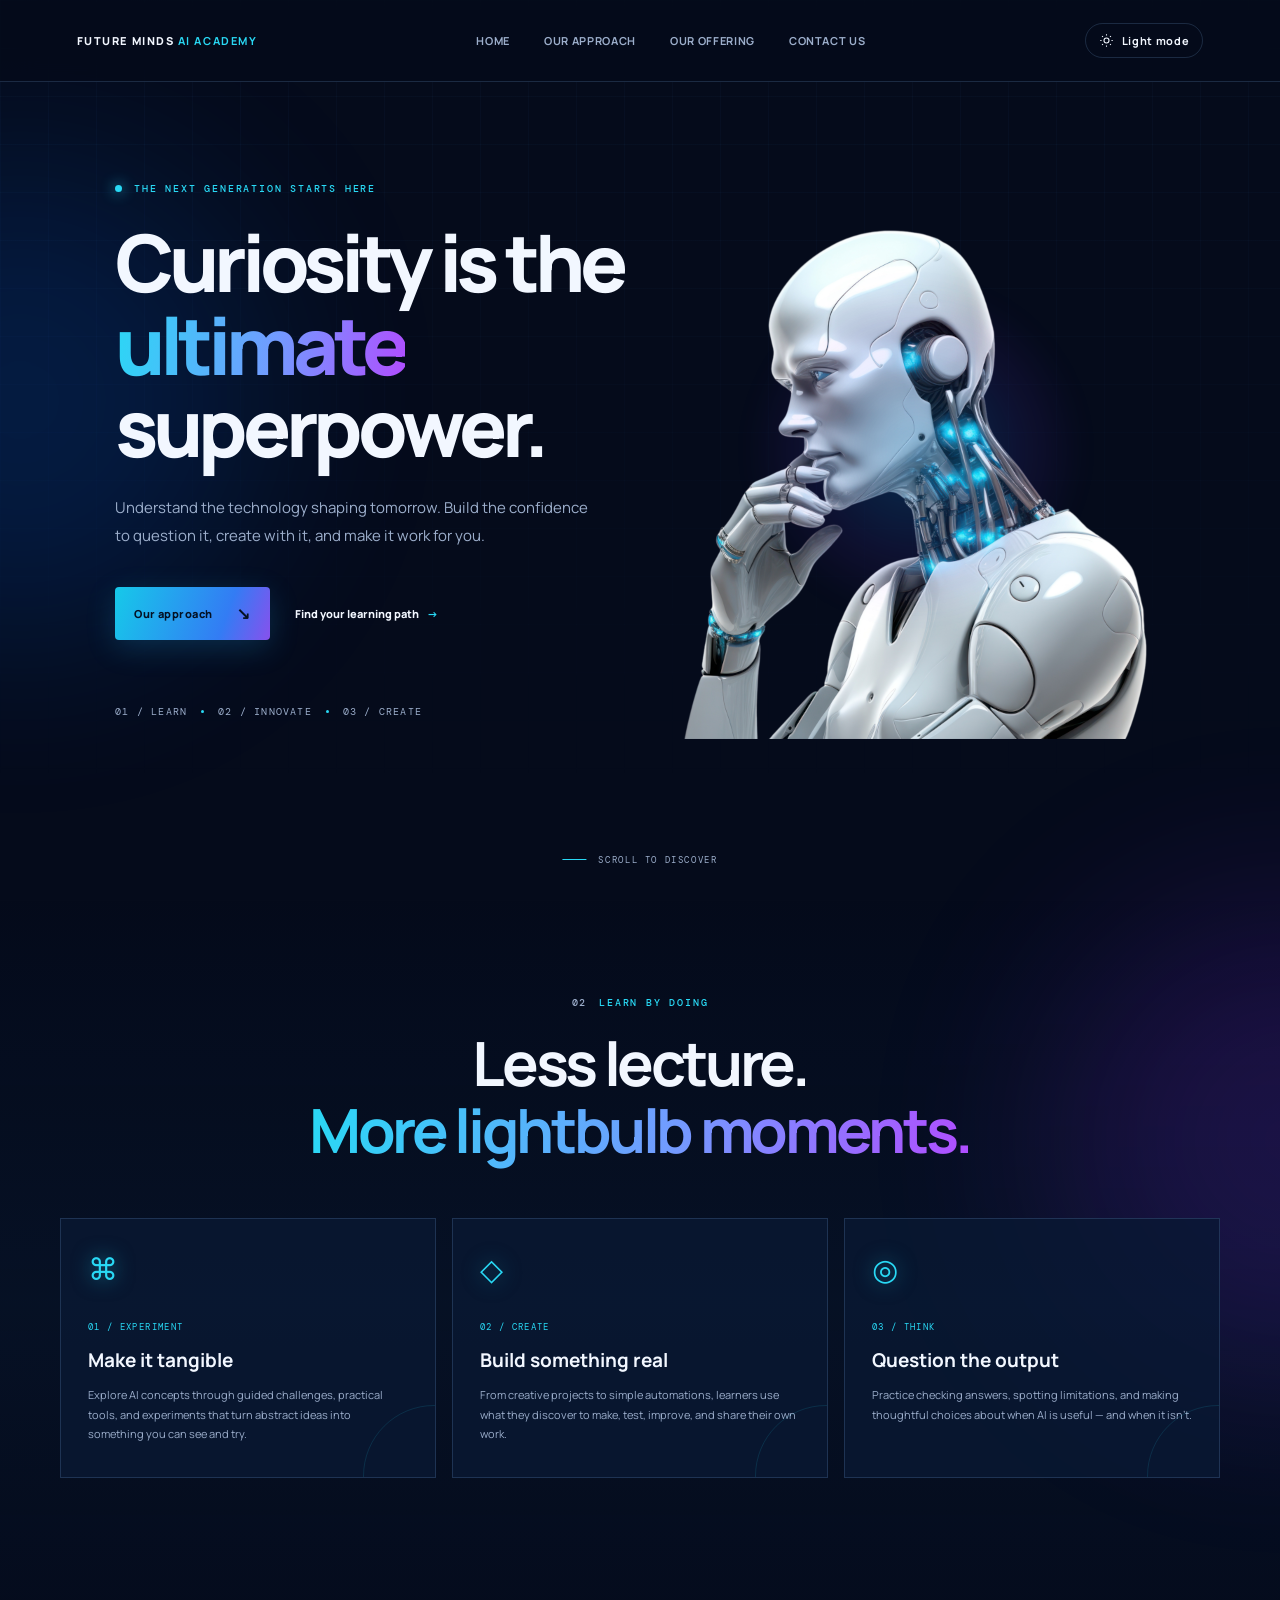
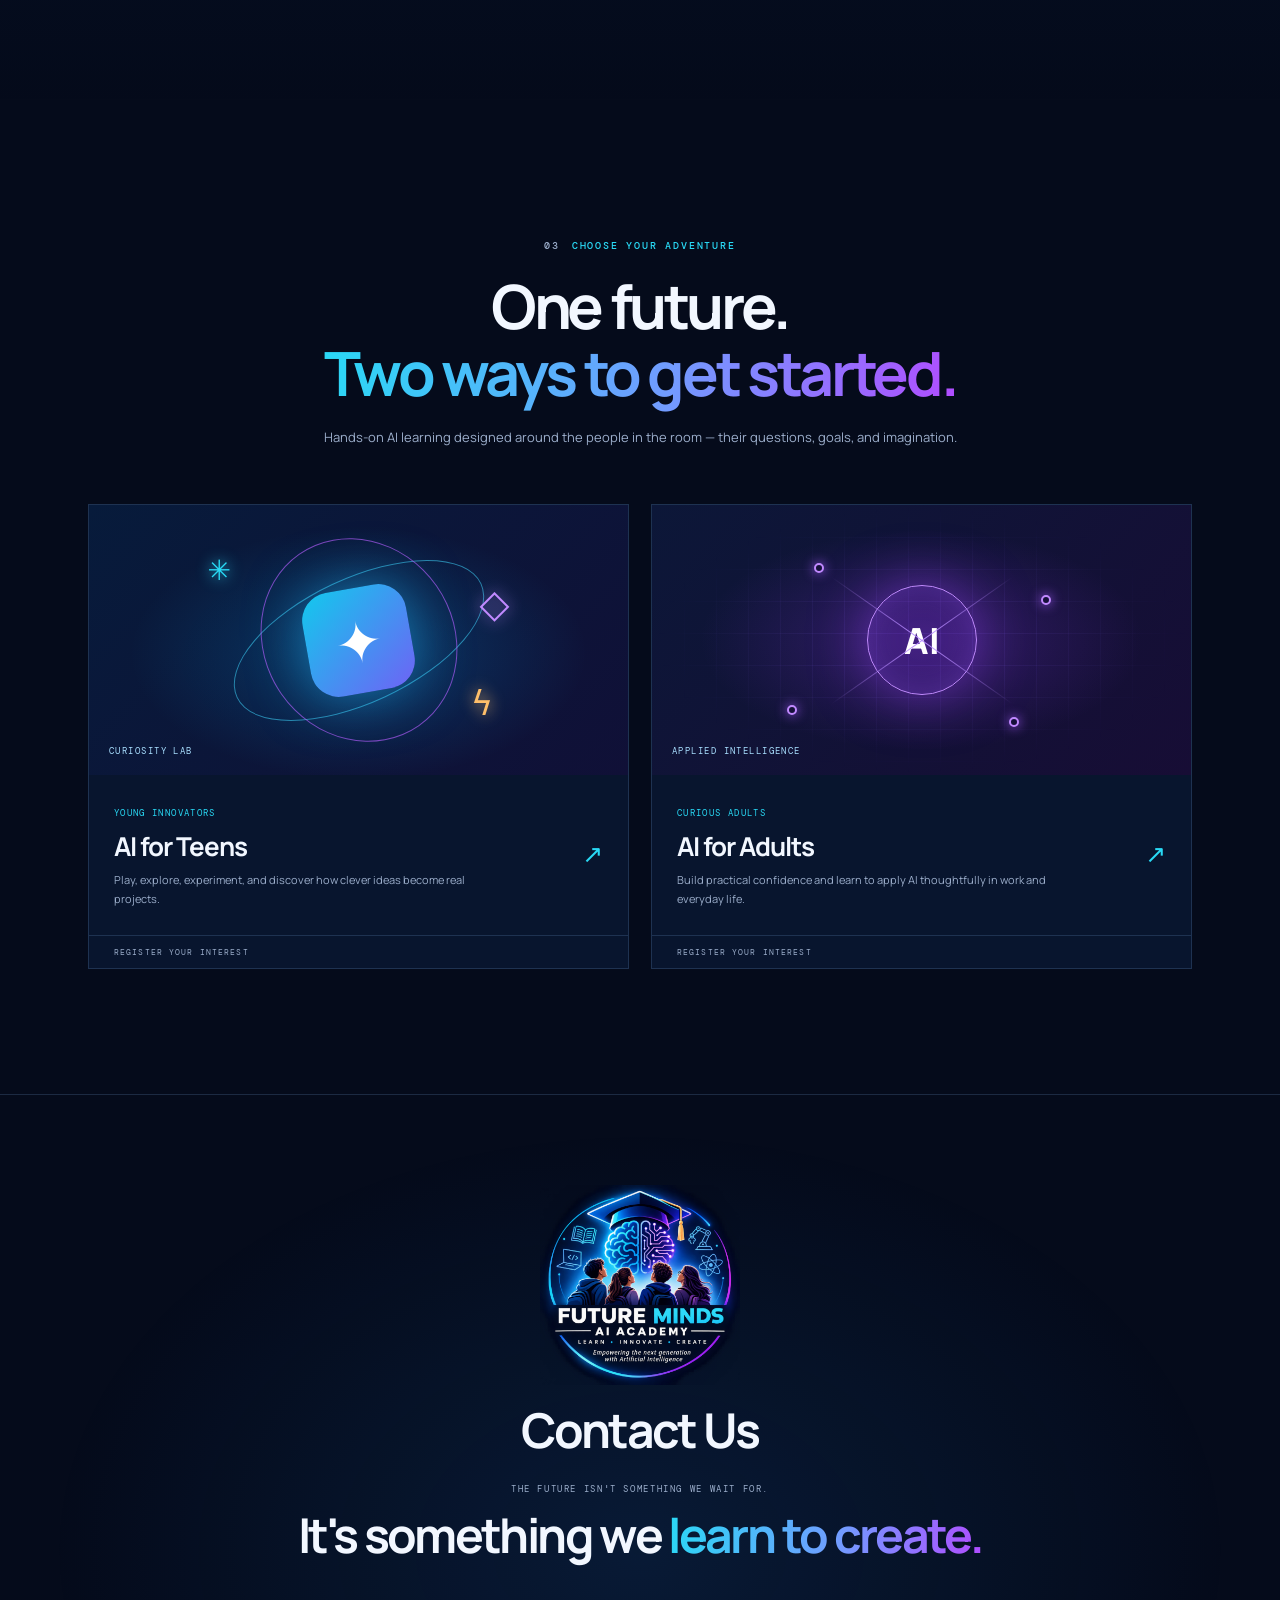
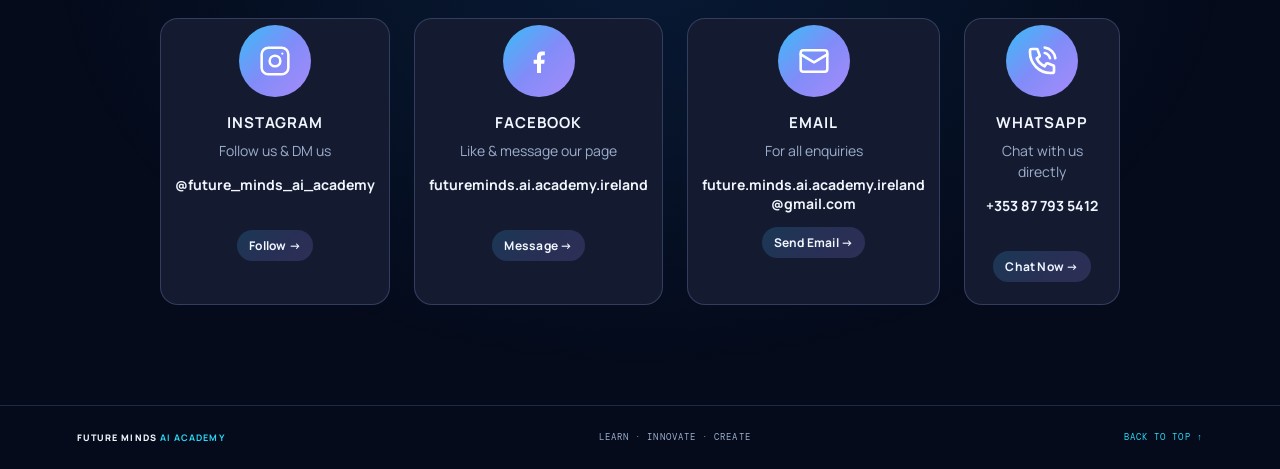
==== commit 05b3040d: "Fixing whatsapp icon" ====
--- a/index.html
+++ b/index.html
@@ -107,7 +107,7 @@
       <h2>Email</h2><p>For all enquiries</p><strong>future.minds.ai.academy.ireland<br>@gmail.com</strong><span class="pill">Send Email →</span>
     </a>
     <a class="card" href="https://wa.me/353877935412" target="_blank" rel="noopener">
-      <div class="icon"><svg viewBox="0 0 24 24"><path d="M12 2a10 10 0 0 0-8.6 15.1L2 22l5-1.3A10 10 0 1 0 12 2zm0 18.2a8.2 8.2 0 0 1-4.2-1.2l-.3-.2-3 .8.8-2.9-.2-.3A8.2 8.2 0 1 1 12 20.2zm4.6-6.1c-.3-.1-1.5-.7-1.7-.8-.2-.1-.4-.1-.6.1-.2.3-.7.8-.9 1-.1.2-.3.2-.5.1a6.7 6.7 0 0 1-3.3-2.9c-.3-.4 0-.5.2-.7l.7-.8c.1-.2.1-.3 0-.5l-.8-1.9c-.2-.5-.4-.4-.6-.4h-.5c-.2 0-.5.1-.7.3-.2.3-.9.9-.9 2.2s.9 2.5 1.1 2.7c.1.2 1.9 2.9 4.6 4 .6.3 1.1.4 1.5.6.6.2 1.2.2 1.6.1.5-.1 1.5-.6 1.7-1.2.2-.6.2-1.1.1-1.2-.1-.2-.2-.2-.5-.3z"/></svg></div>
+      <div class="icon"><svg viewBox="0 0 24 24"><path d="M14.05 6C15.0268 6.19057 15.9244 6.66826 16.6281 7.37194C17.3318 8.07561 17.8095 8.97326 18 9.95M14.05 2C16.0793 2.22544 17.9716 3.13417 19.4163 4.57701C20.8609 6.01984 21.7721 7.91101 22 9.94M18.5 21C9.93959 21 3 14.0604 3 5.5C3 5.11378 3.01413 4.73086 3.04189 4.35173C3.07375 3.91662 3.08968 3.69907 3.2037 3.50103C3.29814 3.33701 3.4655 3.18146 3.63598 3.09925C3.84181 3 4.08188 3 4.56201 3H7.37932C7.78308 3 7.98496 3 8.15802 3.06645C8.31089 3.12515 8.44701 3.22049 8.55442 3.3441C8.67601 3.48403 8.745 3.67376 8.88299 4.05321L10.0491 7.26005C10.2096 7.70153 10.2899 7.92227 10.2763 8.1317C10.2643 8.31637 10.2012 8.49408 10.0942 8.64506C9.97286 8.81628 9.77145 8.93713 9.36863 9.17882L8 10C9.2019 12.6489 11.3501 14.7999 14 16L14.8212 14.6314C15.0629 14.2285 15.1837 14.0271 15.3549 13.9058C15.5059 13.7988 15.6836 13.7357 15.8683 13.7237C16.0777 13.7101 16.2985 13.7904 16.74 13.9509L19.9468 15.117C20.3262 15.255 20.516 15.324 20.6559 15.4456C20.7795 15.553 20.8749 15.6891 20.9335 15.842C21 16.015 21 16.2169 21 16.6207V19.438C21 19.9181 21 20.1582 20.9007 20.364C20.8185 20.5345 20.663 20.7019 20.499 20.7963C20.3009 20.9103 20.0834 20.9262 19.6483 20.9581C19.2691 20.9859 18.8862 21 18.5 21Z" stroke-width="2" stroke-linecap="round" stroke-linejoin="round"/></svg></div>
       <h2>WhatsApp</h2><p>Chat with us directly</p><strong>+353 87 793 5412</strong><br><span class="pill">Chat Now →</span>
     </a>
   </div>
